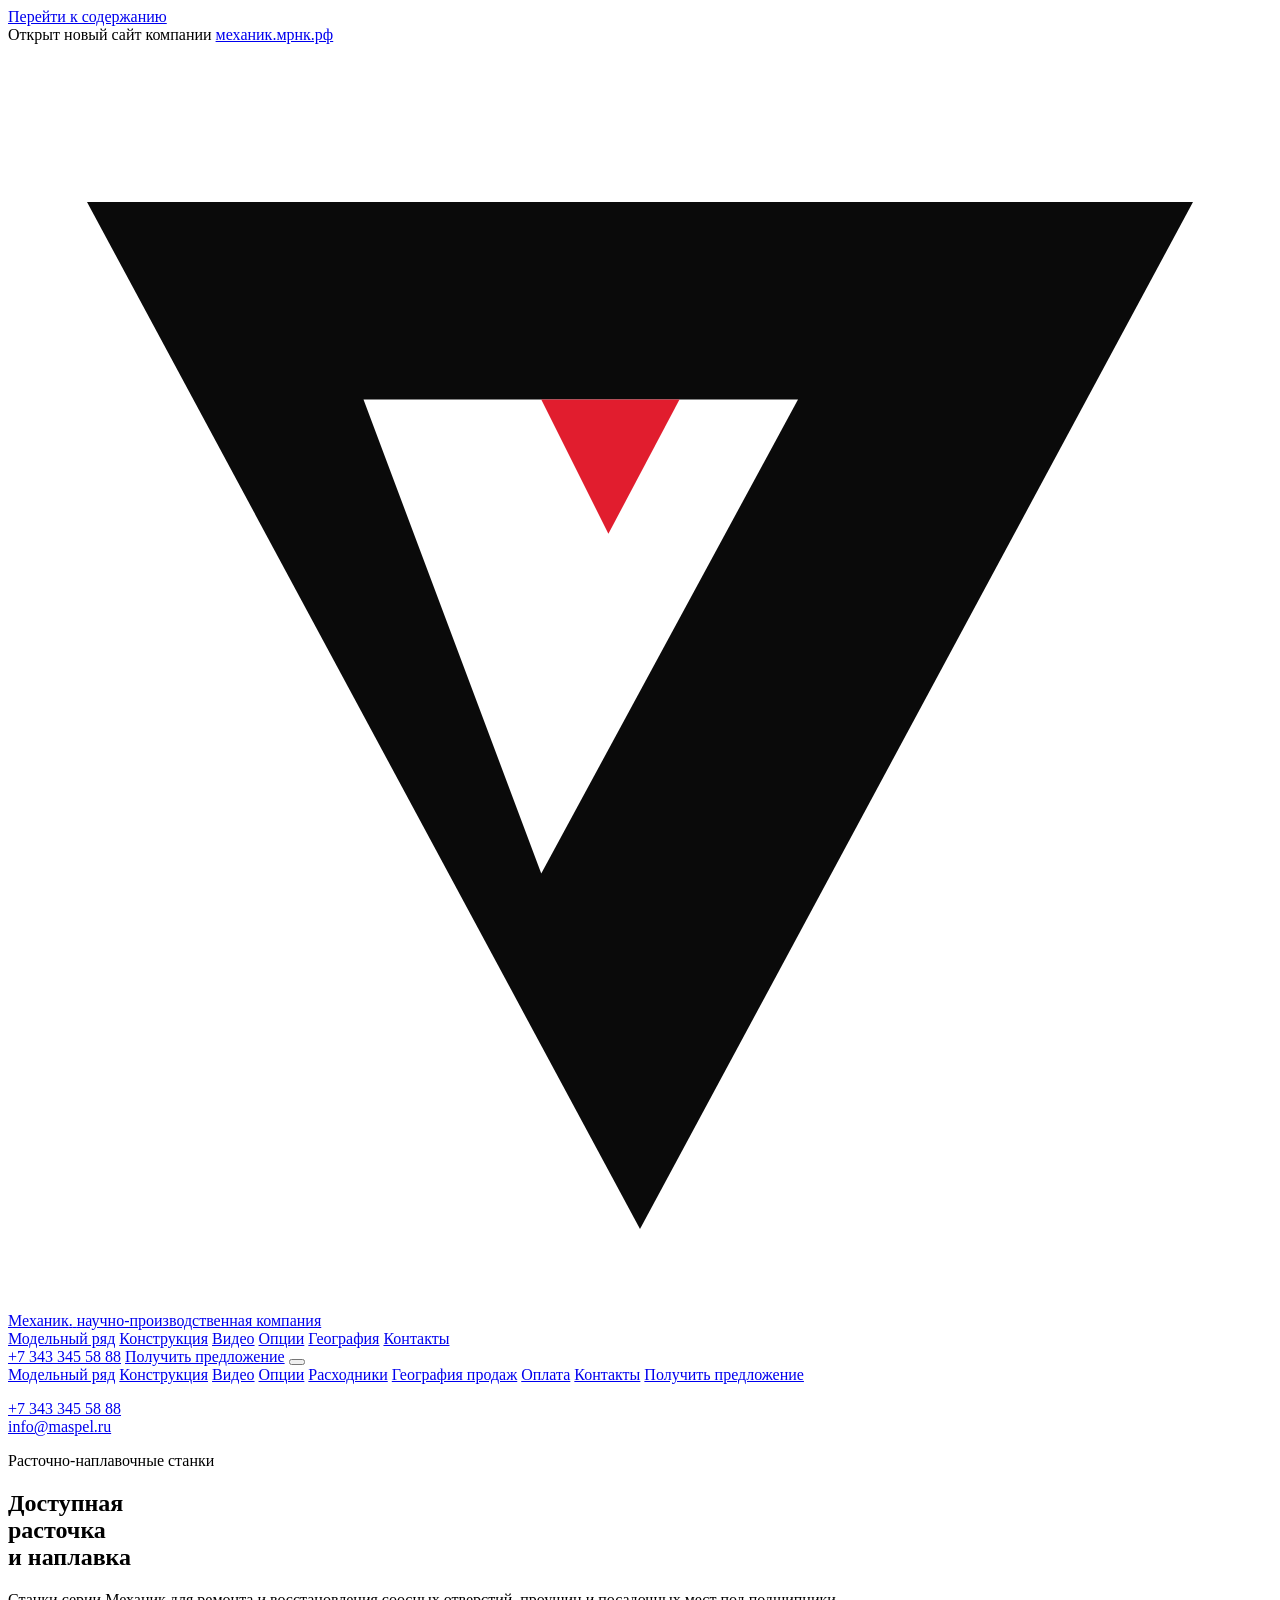
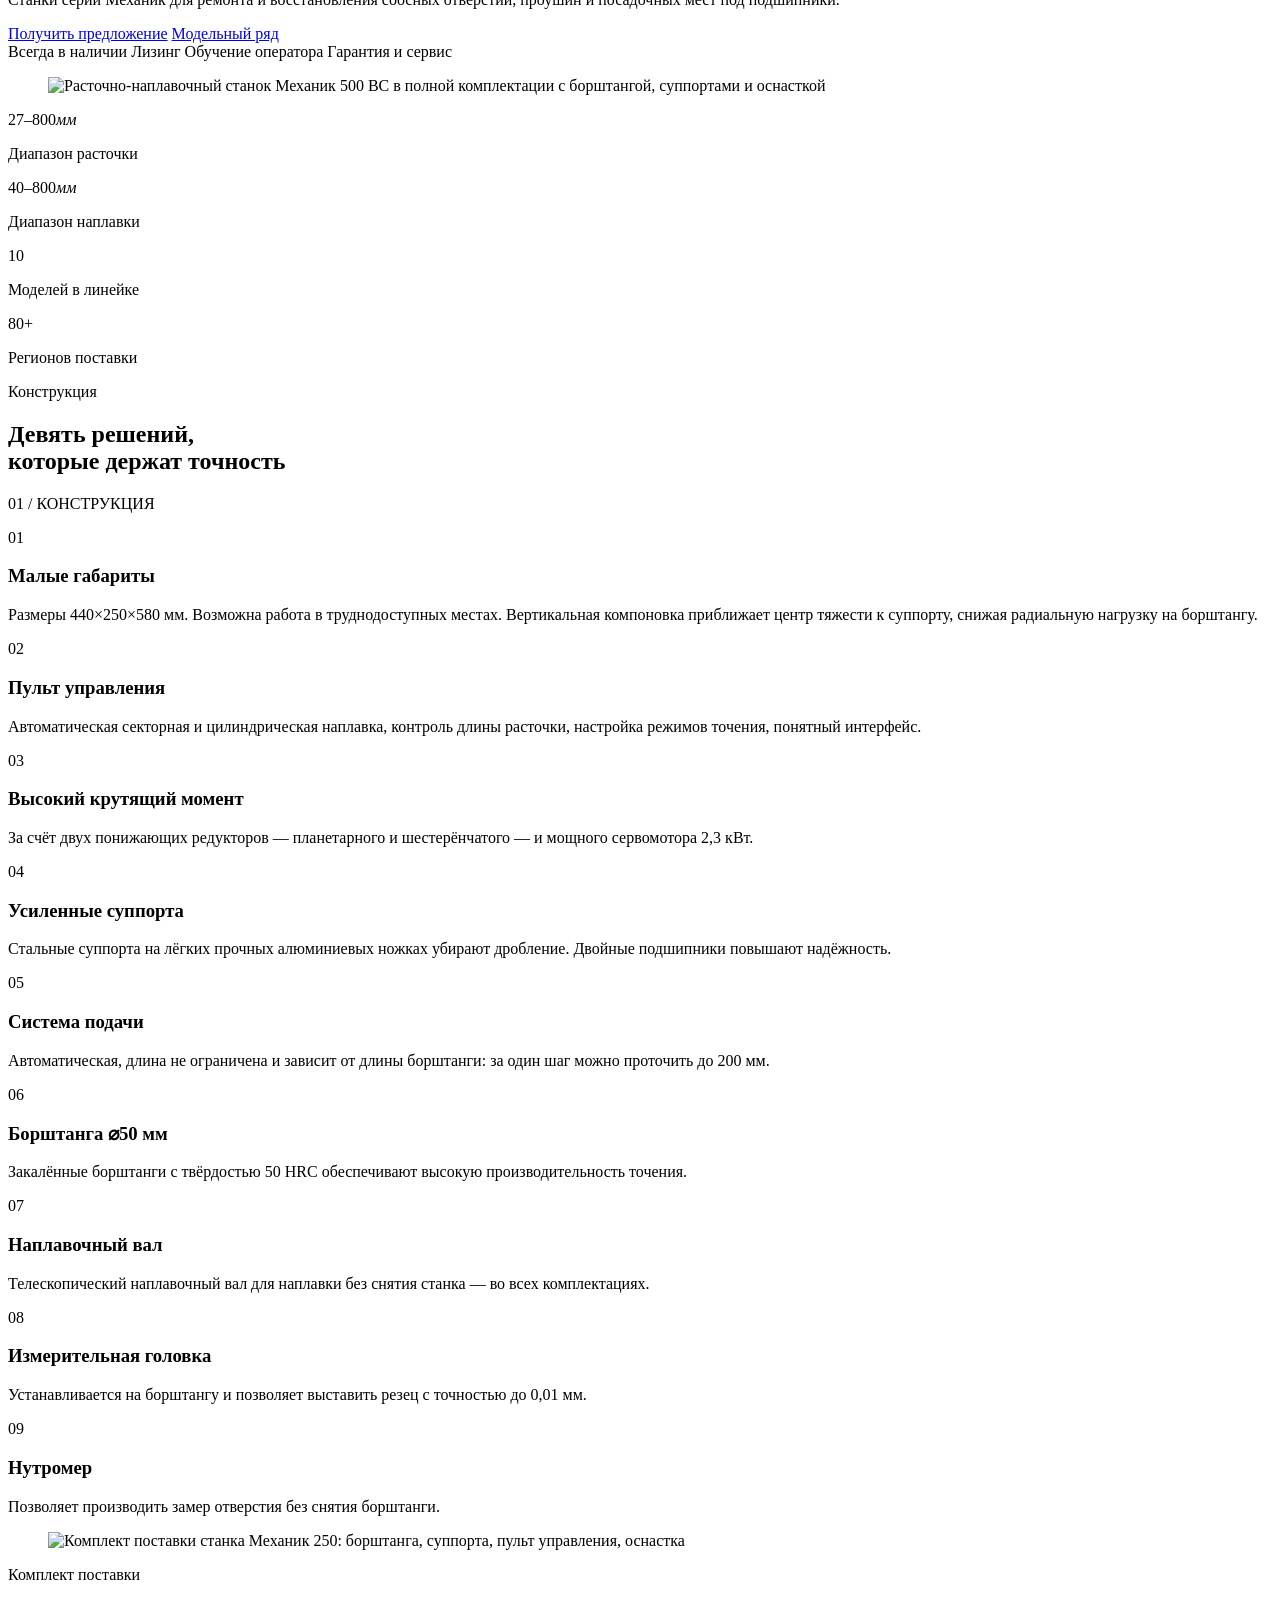
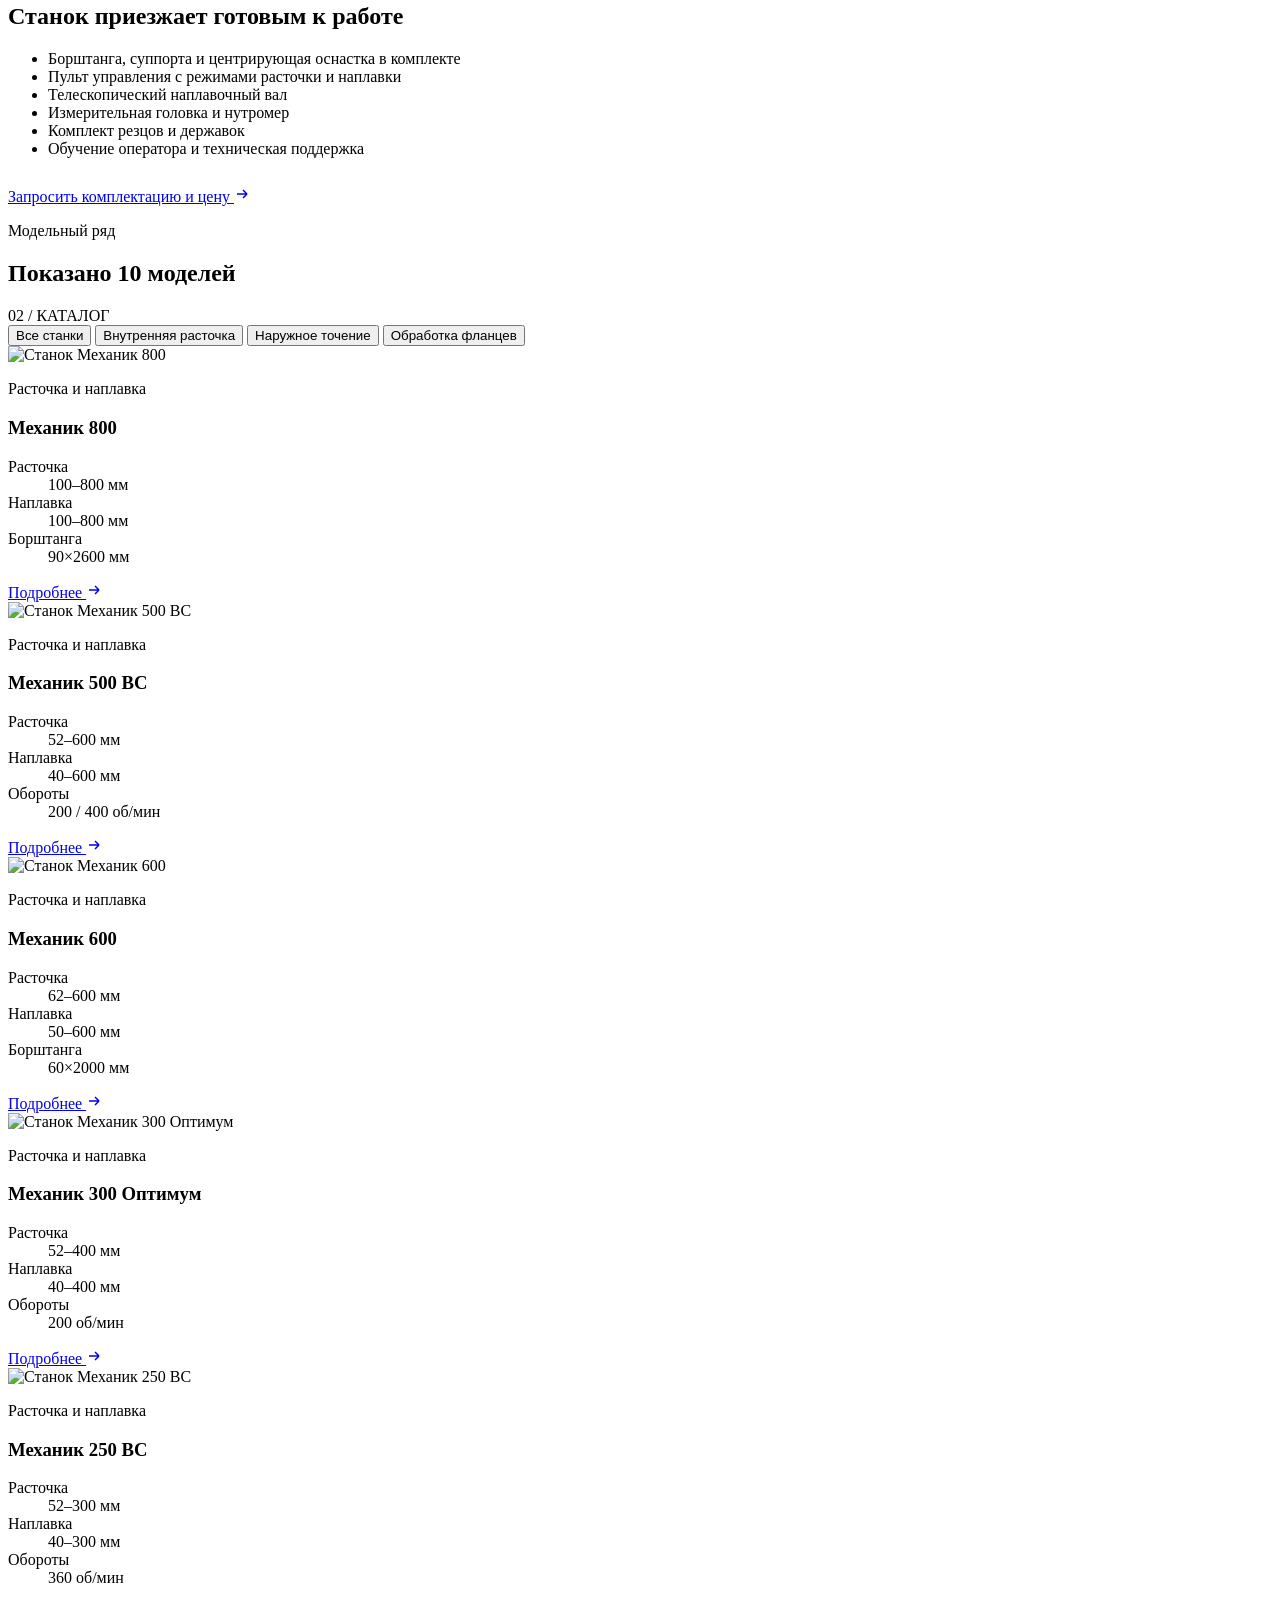
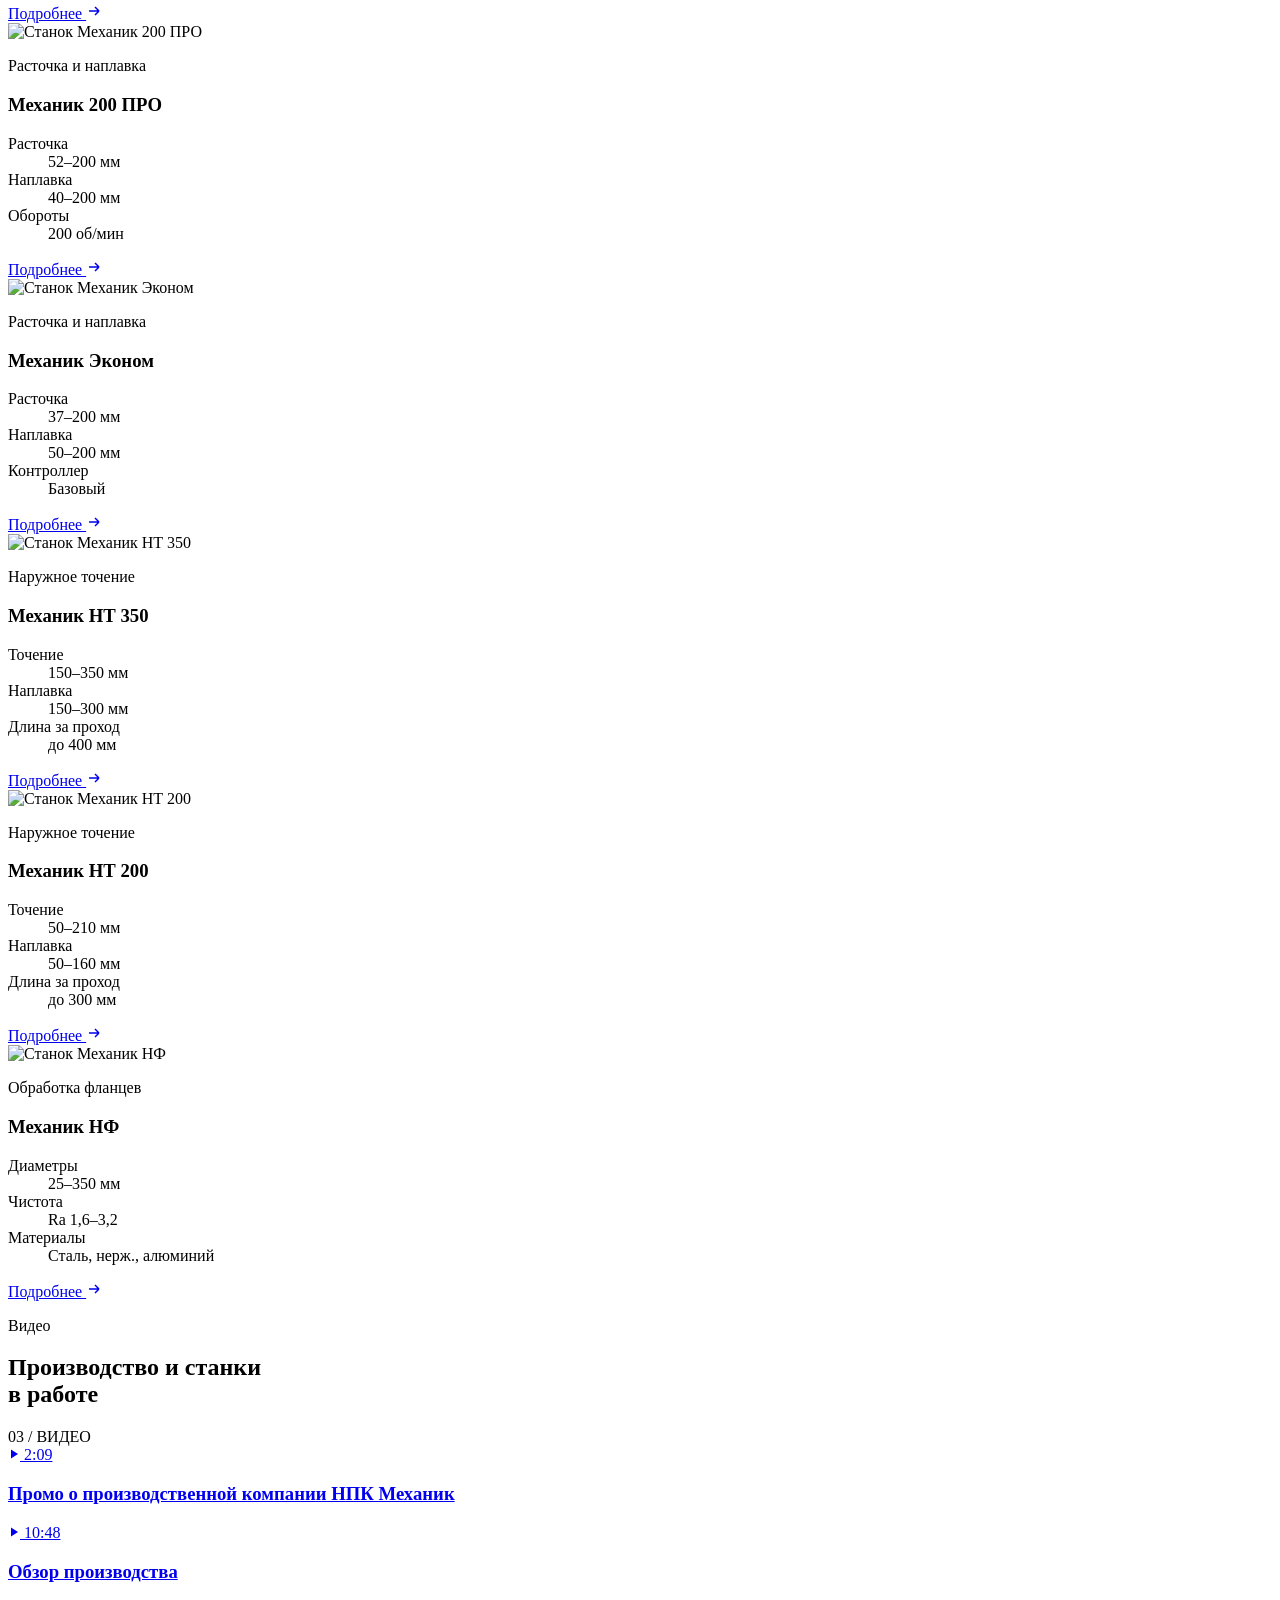
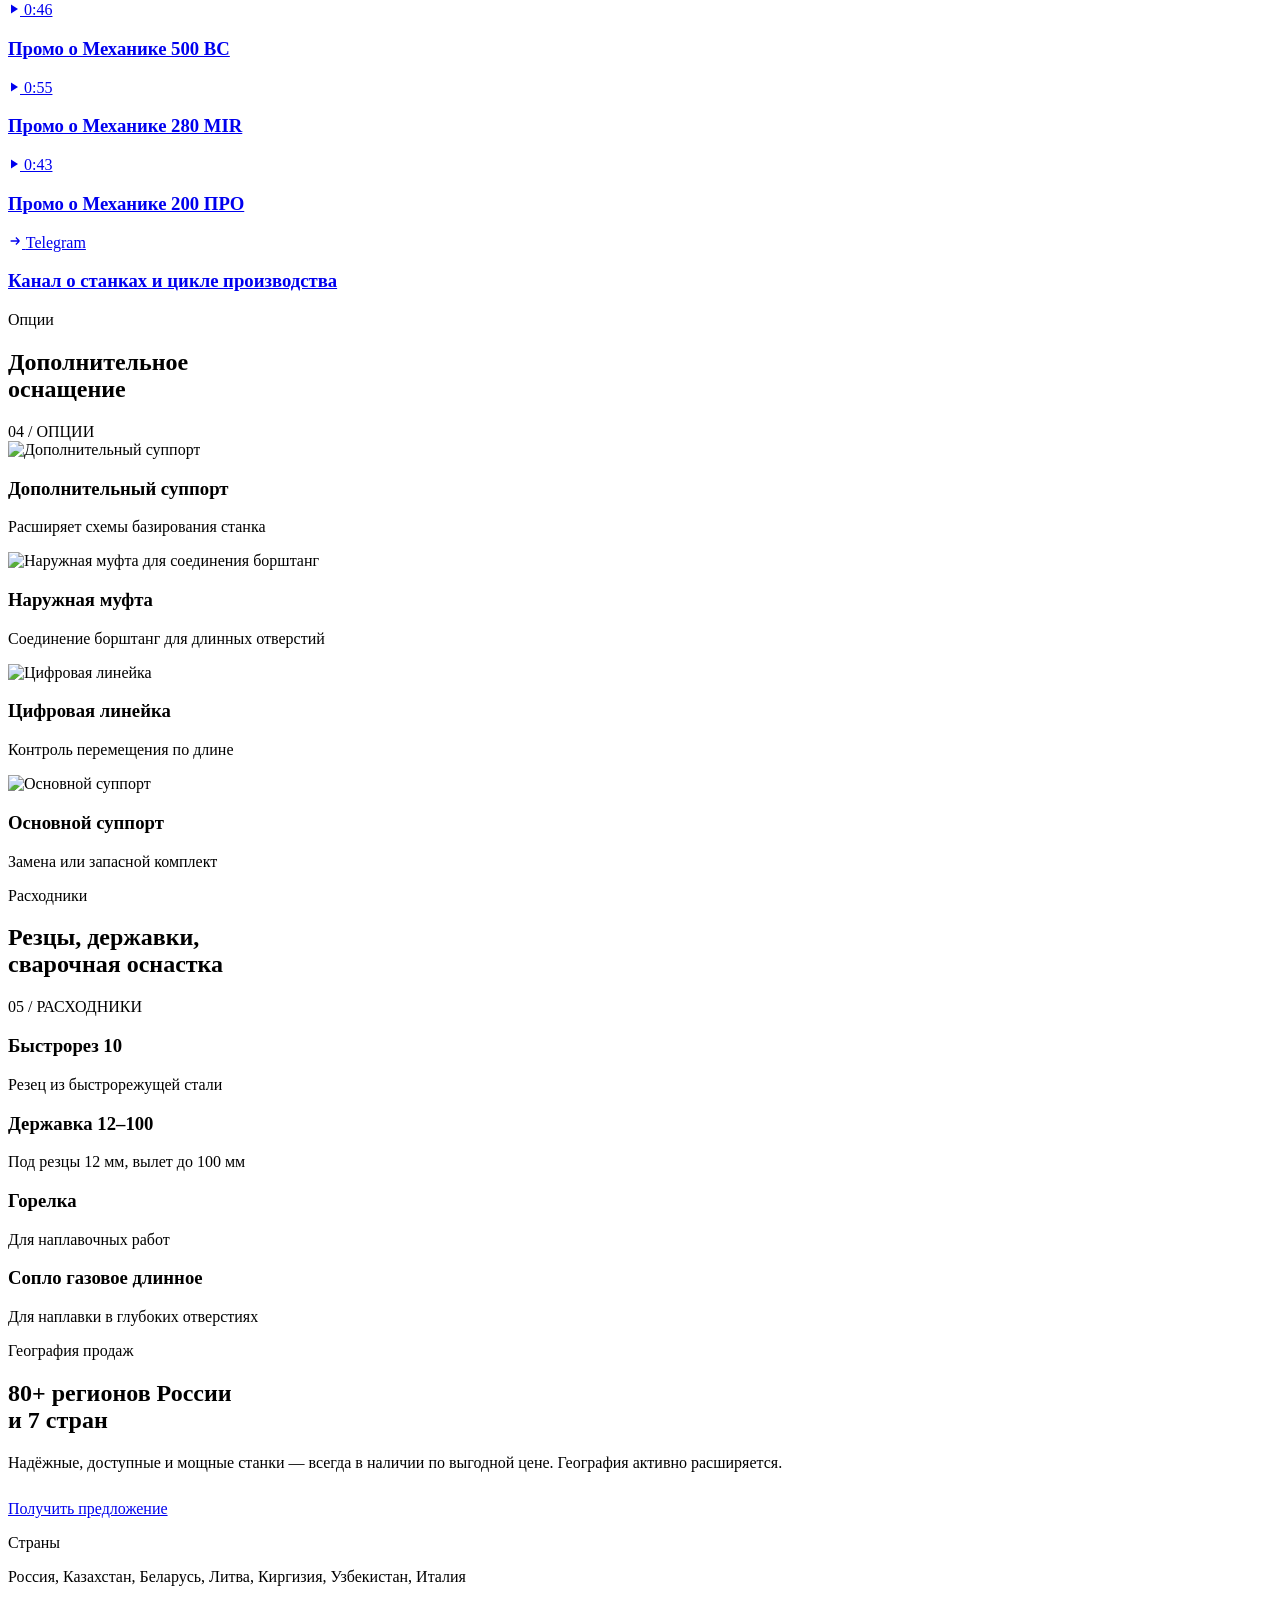
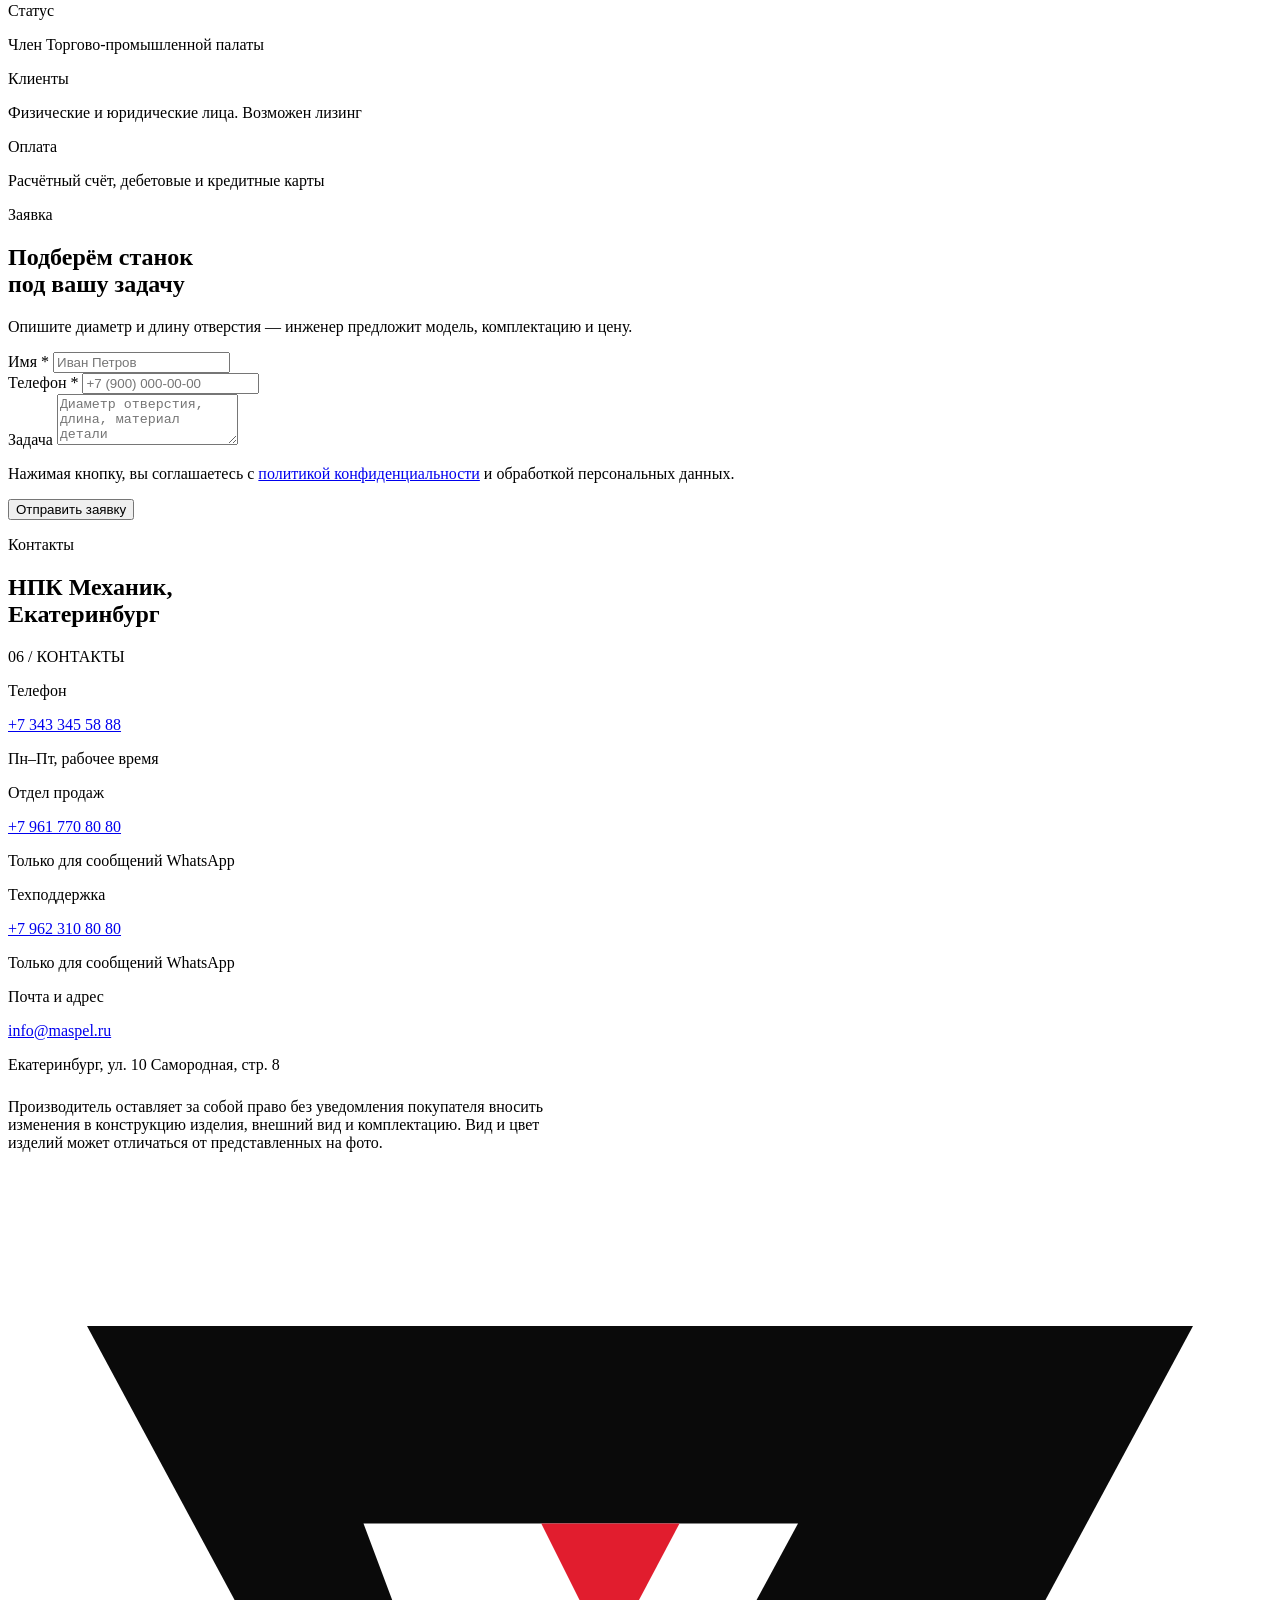
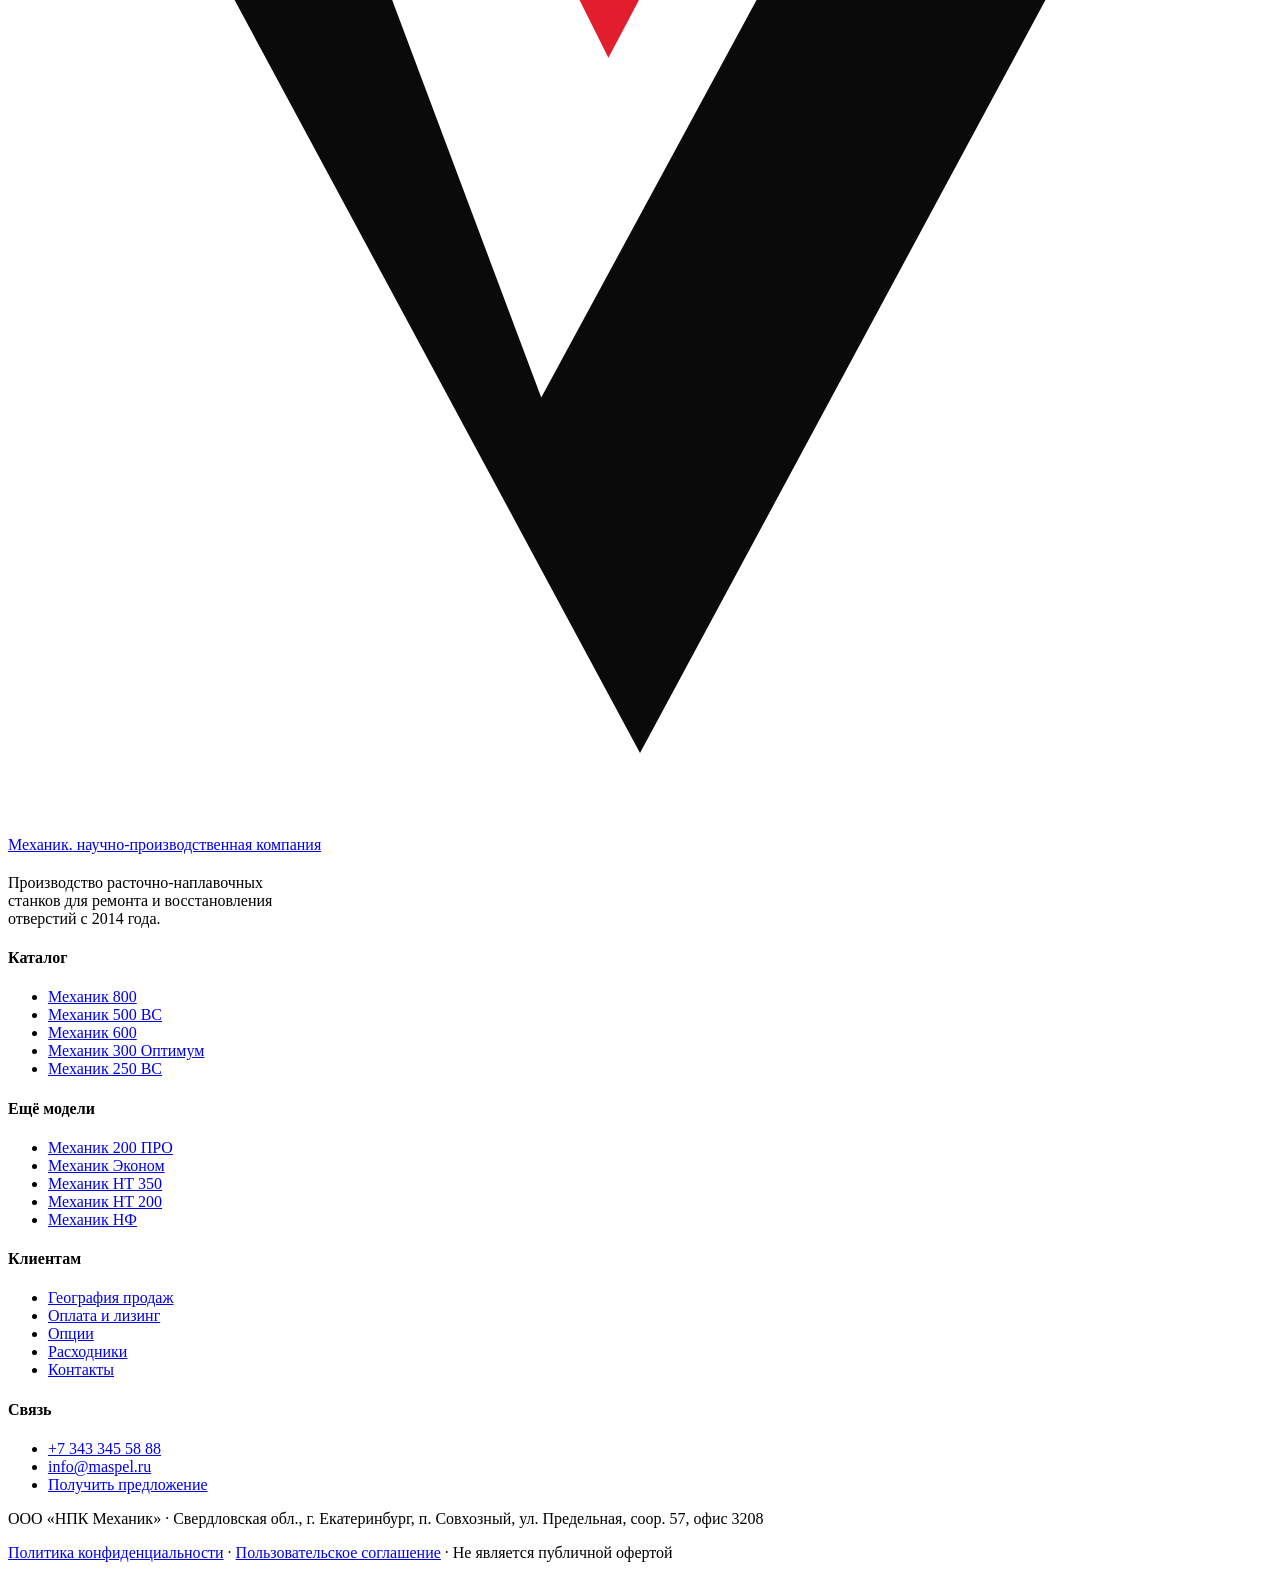
==== index.html @ 1b23b735 "Redesign: main page, README, model page generator" ====
<!DOCTYPE html>
<html lang="ru">
<head>
<meta charset="utf-8">
<meta name="viewport" content="width=device-width, initial-scale=1">
<title>Расточно-наплавочные станки Механик — НПК Механик</title>
<meta name="description" content="Станки серии Механик для ремонта и восстановления соосных отверстий, проушин и посадочных мест под подшипники. Диапазон расточки 27–800 мм, наплавка 40–800 мм. Производство Екатеринбург.">
<meta name="theme-color" content="#0A0A0A">
<link rel="canonical" href="https://boringwelding.com/">

<meta property="og:type" content="website">
<meta property="og:title" content="Расточно-наплавочные станки Механик">
<meta property="og:description" content="Доступная расточка и наплавка. 10 моделей станков, диапазон обработки 27–800 мм. Поставки в 80+ регионов России и 7 стран.">
<meta property="og:locale" content="ru_RU">

<link rel="preconnect" href="https://fonts.googleapis.com">
<link rel="preconnect" href="https://fonts.gstatic.com" crossorigin>
<link rel="preconnect" href="https://static.tildacdn.com">
<link rel="stylesheet" href="assets/css/style.css">

<script type="application/ld+json">
{
  "@context": "https://schema.org",
  "@type": "Organization",
  "name": "НПК Механик",
  "url": "https://boringwelding.com/",
  "telephone": "+7 343 345 58 88",
  "email": "info@maspel.ru",
  "address": {
    "@type": "PostalAddress",
    "streetAddress": "ул. 10 Самородная, строение 8",
    "addressLocality": "Екатеринбург",
    "addressCountry": "RU"
  }
}
</script>
</head>
<body>

<a class="skip-link" href="#main">Перейти к содержанию</a>

<div class="notice">
  <div class="wrap">
    <span>Открыт новый сайт компании</span>
    <a href="https://xn--e1aajhcs.xn--h1ada7a.xn--p1ai" rel="noopener">механик.мрнк.рф</a>
  </div>
</div>

<header class="header">
  <div class="wrap header__inner">
    <a class="logo" href="/" aria-label="НПК Механик — на главную">
      <svg class="logo__mark" viewBox="0 0 32 32" aria-hidden="true">
        <path d="M2 4h28L16 30Z" fill="#0A0A0A"/>
        <path d="M9 9h11l-6.5 12L9 9Z" fill="#fff"/>
        <path d="M13.5 9h3.5l-1.8 3.4L13.5 9Z" fill="#E11D2E"/>
      </svg>
      <span class="logo__text">
        <span class="logo__name">Механик<span>.</span></span>
        <span class="logo__sub">научно-производственная компания</span>
      </span>
    </a>

    <nav class="nav" aria-label="Основная навигация">
      <a href="#models">Модельный ряд</a>
      <a href="#features">Конструкция</a>
      <a href="#video">Видео</a>
      <a href="#options">Опции</a>
      <a href="#geo">География</a>
      <a href="#contacts">Контакты</a>
    </nav>

    <div class="header__actions">
      <a class="phone" href="tel:+73433455888">+7 343 345 58 88</a>
      <a class="btn btn--sm" href="#request">Получить предложение</a>
      <button class="burger" type="button" data-burger aria-expanded="false" aria-controls="mobile-nav" aria-label="Меню">
        <span></span>
      </button>
    </div>
  </div>
</header>

<div class="mobile-nav" id="mobile-nav" data-mobile-nav data-open="false">
  <a href="#models">Модельный ряд</a>
  <a href="#features">Конструкция</a>
  <a href="#video">Видео</a>
  <a href="#options">Опции</a>
  <a href="#consumables">Расходники</a>
  <a href="#geo">География продаж</a>
  <a href="#payment">Оплата</a>
  <a href="#contacts">Контакты</a>
  <a class="btn btn--accent btn--block" href="#request">Получить предложение</a>
  <p class="mobile-nav__meta">
    <a href="tel:+73433455888">+7 343 345 58 88</a><br>
    <a href="mailto:info@maspel.ru">info@maspel.ru</a>
  </p>
</div>

<main id="main">

  <!-- ============ HERO ============ -->
  <section class="hero">
    <div class="wrap">
      <div class="grid12 hero__grid">
        <div class="hero__copy" data-reveal>
          <p class="eyebrow">Расточно-наплавочные станки</p>
          <h1 class="display">Доступная<br>расточка<br>и наплавка</h1>
        </div>
        <div class="hero__aside" data-reveal data-reveal-delay="120">
          <p class="lead">Станки серии Механик для ремонта и восстановления соосных отверстий, проушин и посадочных мест под подшипники.</p>
          <div class="hero__cta">
            <a class="btn" href="#request">Получить предложение</a>
            <a class="btn btn--ghost" href="#models">Модельный ряд</a>
          </div>
          <div class="hero__tags">
            <span class="tag tag--accent">Всегда в наличии</span>
            <span class="tag">Лизинг</span>
            <span class="tag">Обучение оператора</span>
            <span class="tag">Гарантия и сервис</span>
          </div>
        </div>
      </div>

      <figure class="hero__media" data-reveal data-reveal-delay="200">
        <img src="https://static.tildacdn.com/tild6265-3332-4262-b534-373733636338/500_.jpg"
             alt="Расточно-наплавочный станок Механик 500 ВС в полной комплектации с борштангой, суппортами и оснасткой"
             width="1200" height="600" fetchpriority="high">
      </figure>
    </div>
  </section>

  <!-- ============ STATS ============ -->
  <section class="section section--tight" aria-label="Ключевые показатели">
    <div class="wrap">
      <div class="stats" data-reveal>
        <div class="stat">
          <p class="stat__v">27–800<em>мм</em></p>
          <p class="stat__l">Диапазон расточки</p>
        </div>
        <div class="stat">
          <p class="stat__v">40–800<em>мм</em></p>
          <p class="stat__l">Диапазон наплавки</p>
        </div>
        <div class="stat">
          <p class="stat__v">10</p>
          <p class="stat__l">Моделей в линейке</p>
        </div>
        <div class="stat">
          <p class="stat__v">80+</p>
          <p class="stat__l">Регионов поставки</p>
        </div>
      </div>
    </div>
  </section>

  <!-- ============ FEATURES ============ -->
  <section class="section" id="features">
    <div class="wrap">
      <div class="section-head" data-reveal>
        <div>
          <p class="eyebrow">Конструкция</p>
          <h2 class="h2">Девять решений,<br>которые держат точность</h2>
        </div>
        <span class="idx">01 / КОНСТРУКЦИЯ</span>
      </div>

      <div class="features">
        <article class="feature" data-reveal>
          <p class="feature__n">01</p>
          <h3 class="h3">Малые габариты</h3>
          <p>Размеры 440×250×580 мм. Возможна работа в труднодоступных местах. Вертикальная компоновка приближает центр тяжести к суппорту, снижая радиальную нагрузку на борштангу.</p>
        </article>
        <article class="feature" data-reveal data-reveal-delay="60">
          <p class="feature__n">02</p>
          <h3 class="h3">Пульт управления</h3>
          <p>Автоматическая секторная и цилиндрическая наплавка, контроль длины расточки, настройка режимов точения, понятный интерфейс.</p>
        </article>
        <article class="feature" data-reveal data-reveal-delay="120">
          <p class="feature__n">03</p>
          <h3 class="h3">Высокий крутящий момент</h3>
          <p>За счёт двух понижающих редукторов — планетарного и шестерёнчатого — и мощного сервомотора 2,3 кВт.</p>
        </article>
        <article class="feature" data-reveal>
          <p class="feature__n">04</p>
          <h3 class="h3">Усиленные суппорта</h3>
          <p>Стальные суппорта на лёгких прочных алюминиевых ножках убирают дробление. Двойные подшипники повышают надёжность.</p>
        </article>
        <article class="feature" data-reveal data-reveal-delay="60">
          <p class="feature__n">05</p>
          <h3 class="h3">Система подачи</h3>
          <p>Автоматическая, длина не ограничена и зависит от длины борштанги: за один шаг можно проточить до 200 мм.</p>
        </article>
        <article class="feature" data-reveal data-reveal-delay="120">
          <p class="feature__n">06</p>
          <h3 class="h3">Борштанга ⌀50 мм</h3>
          <p>Закалённые борштанги с твёрдостью 50 HRC обеспечивают высокую производительность точения.</p>
        </article>
        <article class="feature" data-reveal>
          <p class="feature__n">07</p>
          <h3 class="h3">Наплавочный вал</h3>
          <p>Телескопический наплавочный вал для наплавки без снятия станка — во всех комплектациях.</p>
        </article>
        <article class="feature" data-reveal data-reveal-delay="60">
          <p class="feature__n">08</p>
          <h3 class="h3">Измерительная головка</h3>
          <p>Устанавливается на борштангу и позволяет выставить резец с точностью до 0,01 мм.</p>
        </article>
        <article class="feature" data-reveal data-reveal-delay="120">
          <p class="feature__n">09</p>
          <h3 class="h3">Нутромер</h3>
          <p>Позволяет производить замер отверстия без снятия борштанги.</p>
        </article>
      </div>
    </div>
  </section>

  <!-- ============ SPLIT ============ -->
  <section class="section section--paper2">
    <div class="wrap">
      <div class="grid12 split">
        <figure class="split__media" data-reveal>
          <img src="https://static.tildacdn.com/tild6231-3763-4564-b833-616662393536/250_.jpg"
               alt="Комплект поставки станка Механик 250: борштанга, суппорта, пульт управления, оснастка" loading="lazy" width="800" height="600">
        </figure>
        <div class="split__copy" data-reveal data-reveal-delay="100">
          <p class="eyebrow">Комплект поставки</p>
          <h2 class="h2">Станок приезжает готовым к работе</h2>
          <ul class="checklist">
            <li>Борштанга, суппорта и центрирующая оснастка в комплекте</li>
            <li>Пульт управления с режимами расточки и наплавки</li>
            <li>Телескопический наплавочный вал</li>
            <li>Измерительная головка и нутромер</li>
            <li>Комплект резцов и державок</li>
            <li>Обучение оператора и техническая поддержка</li>
          </ul>
          <p style="margin-top:28px">
            <a class="link-arrow" href="#request">Запросить комплектацию и цену
              <svg width="16" height="16" viewBox="0 0 16 16" fill="none" aria-hidden="true"><path d="M3 8h10m0 0-4-4m4 4-4 4" stroke="currentColor" stroke-width="1.5"/></svg>
            </a>
          </p>
        </div>
      </div>
    </div>
  </section>

  <!-- ============ MODELS ============ -->
  <section class="section" id="models">
    <div class="wrap">
      <div class="section-head" data-reveal>
        <div>
          <p class="eyebrow">Модельный ряд</p>
          <h2 class="h2">Показано <span data-model-count>10</span> моделей</h2>
        </div>
        <span class="idx">02 / КАТАЛОГ</span>
      </div>

      <div class="filters" role="group" aria-label="Фильтр по типу обработки" data-reveal>
        <button class="filter" type="button" data-filter="all" aria-pressed="true">Все станки</button>
        <button class="filter" type="button" data-filter="bore" aria-pressed="false">Внутренняя расточка</button>
        <button class="filter" type="button" data-filter="turn" aria-pressed="false">Наружное точение</button>
        <button class="filter" type="button" data-filter="face" aria-pressed="false">Обработка фланцев</button>
      </div>

      <div class="models">

        <article class="model" data-kind="bore" data-reveal>
          <div class="model__media"><img src="https://static.tildacdn.com/tild3230-3064-4339-b461-643437363966/800.jpg" alt="Станок Механик 800" loading="lazy" width="600" height="450"></div>
          <div class="model__body">
            <p class="model__kind">Расточка и наплавка</p>
            <h3 class="model__name">Механик 800</h3>
            <dl class="model__specs">
              <div><dt>Расточка</dt><dd>100–800 мм</dd></div>
              <div><dt>Наплавка</dt><dd>100–800 мм</dd></div>
              <div><dt>Борштанга</dt><dd>90×2600 мм</dd></div>
            </dl>
            <div class="model__foot">
              <a class="link-arrow" href="models/mehanik-800.html">Подробнее
                <svg width="16" height="16" viewBox="0 0 16 16" fill="none" aria-hidden="true"><path d="M3 8h10m0 0-4-4m4 4-4 4" stroke="currentColor" stroke-width="1.5"/></svg></a>
            </div>
          </div>
        </article>

        <article class="model" data-kind="bore" data-reveal data-reveal-delay="60">
          <div class="model__media"><img src="https://static.tildacdn.com/tild6265-3332-4262-b534-373733636338/500_.jpg" alt="Станок Механик 500 ВС" loading="lazy" width="600" height="450"></div>
          <div class="model__body">
            <p class="model__kind">Расточка и наплавка</p>
            <h3 class="model__name">Механик 500 ВС</h3>
            <dl class="model__specs">
              <div><dt>Расточка</dt><dd>52–600 мм</dd></div>
              <div><dt>Наплавка</dt><dd>40–600 мм</dd></div>
              <div><dt>Обороты</dt><dd>200 / 400 об/мин</dd></div>
            </dl>
            <div class="model__foot">
              <a class="link-arrow" href="models/mehanik-500-bc.html">Подробнее
                <svg width="16" height="16" viewBox="0 0 16 16" fill="none" aria-hidden="true"><path d="M3 8h10m0 0-4-4m4 4-4 4" stroke="currentColor" stroke-width="1.5"/></svg></a>
            </div>
          </div>
        </article>

        <article class="model" data-kind="bore" data-reveal data-reveal-delay="120">
          <div class="model__media"><img src="https://static.tildacdn.com/tild3732-3334-4138-a136-326166353161/600.jpg" alt="Станок Механик 600" loading="lazy" width="600" height="450"></div>
          <div class="model__body">
            <p class="model__kind">Расточка и наплавка</p>
            <h3 class="model__name">Механик 600</h3>
            <dl class="model__specs">
              <div><dt>Расточка</dt><dd>62–600 мм</dd></div>
              <div><dt>Наплавка</dt><dd>50–600 мм</dd></div>
              <div><dt>Борштанга</dt><dd>60×2000 мм</dd></div>
            </dl>
            <div class="model__foot">
              <a class="link-arrow" href="models/mehanik-600.html">Подробнее
                <svg width="16" height="16" viewBox="0 0 16 16" fill="none" aria-hidden="true"><path d="M3 8h10m0 0-4-4m4 4-4 4" stroke="currentColor" stroke-width="1.5"/></svg></a>
            </div>
          </div>
        </article>

        <article class="model" data-kind="bore" data-reveal>
          <div class="model__media"><img src="https://static.tildacdn.com/tild6264-6366-4639-b266-383430396339/300_.jpg" alt="Станок Механик 300 Оптимум" loading="lazy" width="600" height="450"></div>
          <div class="model__body">
            <p class="model__kind">Расточка и наплавка</p>
            <h3 class="model__name">Механик 300 Оптимум</h3>
            <dl class="model__specs">
              <div><dt>Расточка</dt><dd>52–400 мм</dd></div>
              <div><dt>Наплавка</dt><dd>40–400 мм</dd></div>
              <div><dt>Обороты</dt><dd>200 об/мин</dd></div>
            </dl>
            <div class="model__foot">
              <a class="link-arrow" href="models/mehanik-300-optimum.html">Подробнее
                <svg width="16" height="16" viewBox="0 0 16 16" fill="none" aria-hidden="true"><path d="M3 8h10m0 0-4-4m4 4-4 4" stroke="currentColor" stroke-width="1.5"/></svg></a>
            </div>
          </div>
        </article>

        <article class="model" data-kind="bore" data-reveal data-reveal-delay="60">
          <div class="model__media"><img src="https://static.tildacdn.com/tild6231-3763-4564-b833-616662393536/250_.jpg" alt="Станок Механик 250 ВС" loading="lazy" width="600" height="450"></div>
          <div class="model__body">
            <p class="model__kind">Расточка и наплавка</p>
            <h3 class="model__name">Механик 250 ВС</h3>
            <dl class="model__specs">
              <div><dt>Расточка</dt><dd>52–300 мм</dd></div>
              <div><dt>Наплавка</dt><dd>40–300 мм</dd></div>
              <div><dt>Обороты</dt><dd>360 об/мин</dd></div>
            </dl>
            <div class="model__foot">
              <a class="link-arrow" href="models/mehanik-250-bc.html">Подробнее
                <svg width="16" height="16" viewBox="0 0 16 16" fill="none" aria-hidden="true"><path d="M3 8h10m0 0-4-4m4 4-4 4" stroke="currentColor" stroke-width="1.5"/></svg></a>
            </div>
          </div>
        </article>

        <article class="model" data-kind="bore" data-reveal data-reveal-delay="120">
          <div class="model__media"><img src="https://static.tildacdn.com/tild3861-6337-4366-b764-386430666361/200_.jpg" alt="Станок Механик 200 ПРО" loading="lazy" width="600" height="450"></div>
          <div class="model__body">
            <p class="model__kind">Расточка и наплавка</p>
            <h3 class="model__name">Механик 200 ПРО</h3>
            <dl class="model__specs">
              <div><dt>Расточка</dt><dd>52–200 мм</dd></div>
              <div><dt>Наплавка</dt><dd>40–200 мм</dd></div>
              <div><dt>Обороты</dt><dd>200 об/мин</dd></div>
            </dl>
            <div class="model__foot">
              <a class="link-arrow" href="models/mehanik-200-pro.html">Подробнее
                <svg width="16" height="16" viewBox="0 0 16 16" fill="none" aria-hidden="true"><path d="M3 8h10m0 0-4-4m4 4-4 4" stroke="currentColor" stroke-width="1.5"/></svg></a>
            </div>
          </div>
        </article>

        <article class="model" data-kind="bore" data-reveal>
          <div class="model__media"><img src="https://static.tildacdn.com/tild3233-3963-4365-a334-643431613736/200_.jpg" alt="Станок Механик Эконом" loading="lazy" width="600" height="450"></div>
          <div class="model__body">
            <p class="model__kind">Расточка и наплавка</p>
            <h3 class="model__name">Механик Эконом</h3>
            <dl class="model__specs">
              <div><dt>Расточка</dt><dd>37–200 мм</dd></div>
              <div><dt>Наплавка</dt><dd>50–200 мм</dd></div>
              <div><dt>Контроллер</dt><dd>Базовый</dd></div>
            </dl>
            <div class="model__foot">
              <a class="link-arrow" href="models/mehanik-econom.html">Подробнее
                <svg width="16" height="16" viewBox="0 0 16 16" fill="none" aria-hidden="true"><path d="M3 8h10m0 0-4-4m4 4-4 4" stroke="currentColor" stroke-width="1.5"/></svg></a>
            </div>
          </div>
        </article>

        <article class="model" data-kind="turn" data-reveal data-reveal-delay="60">
          <div class="model__media"><img src="https://static.tildacdn.com/tild3635-3866-4562-a563-313062666237/D0BDD18220350.jpg" alt="Станок Механик НТ 350" loading="lazy" width="600" height="450"></div>
          <div class="model__body">
            <p class="model__kind">Наружное точение</p>
            <h3 class="model__name">Механик НТ 350</h3>
            <dl class="model__specs">
              <div><dt>Точение</dt><dd>150–350 мм</dd></div>
              <div><dt>Наплавка</dt><dd>150–300 мм</dd></div>
              <div><dt>Длина за проход</dt><dd>до 400 мм</dd></div>
            </dl>
            <div class="model__foot">
              <a class="link-arrow" href="models/mehanik-nt-350.html">Подробнее
                <svg width="16" height="16" viewBox="0 0 16 16" fill="none" aria-hidden="true"><path d="M3 8h10m0 0-4-4m4 4-4 4" stroke="currentColor" stroke-width="1.5"/></svg></a>
            </div>
          </div>
        </article>

        <article class="model" data-kind="turn" data-reveal data-reveal-delay="120">
          <div class="model__media"><img src="https://static.tildacdn.com/tild3039-3931-4430-b631-393833333137/D0BDD18220200.jpg" alt="Станок Механик НТ 200" loading="lazy" width="600" height="450"></div>
          <div class="model__body">
            <p class="model__kind">Наружное точение</p>
            <h3 class="model__name">Механик НТ 200</h3>
            <dl class="model__specs">
              <div><dt>Точение</dt><dd>50–210 мм</dd></div>
              <div><dt>Наплавка</dt><dd>50–160 мм</dd></div>
              <div><dt>Длина за проход</dt><dd>до 300 мм</dd></div>
            </dl>
            <div class="model__foot">
              <a class="link-arrow" href="models/mehanik-nt-200.html">Подробнее
                <svg width="16" height="16" viewBox="0 0 16 16" fill="none" aria-hidden="true"><path d="M3 8h10m0 0-4-4m4 4-4 4" stroke="currentColor" stroke-width="1.5"/></svg></a>
            </div>
          </div>
        </article>

        <article class="model" data-kind="face" data-reveal>
          <div class="model__media"><img src="https://static.tildacdn.com/tild3337-3531-4132-b939-666537373734/photo.jpg" alt="Станок Механик НФ" loading="lazy" width="600" height="450"></div>
          <div class="model__body">
            <p class="model__kind">Обработка фланцев</p>
            <h3 class="model__name">Механик НФ</h3>
            <dl class="model__specs">
              <div><dt>Диаметры</dt><dd>25–350 мм</dd></div>
              <div><dt>Чистота</dt><dd>Ra 1,6–3,2</dd></div>
              <div><dt>Материалы</dt><dd>Сталь, нерж., алюминий</dd></div>
            </dl>
            <div class="model__foot">
              <a class="link-arrow" href="models/mehanik-nf.html">Подробнее
                <svg width="16" height="16" viewBox="0 0 16 16" fill="none" aria-hidden="true"><path d="M3 8h10m0 0-4-4m4 4-4 4" stroke="currentColor" stroke-width="1.5"/></svg></a>
            </div>
          </div>
        </article>

      </div>
    </div>
  </section>

  <!-- ============ VIDEO ============ -->
  <section class="section section--paper2" id="video">
    <div class="wrap">
      <div class="section-head" data-reveal>
        <div>
          <p class="eyebrow">Видео</p>
          <h2 class="h2">Производство и станки<br>в работе</h2>
        </div>
        <span class="idx">03 / ВИДЕО</span>
      </div>

      <div class="videos">
        <a class="video" href="#request" data-reveal>
          <div class="video__top">
            <span class="video__play" aria-hidden="true"><svg width="12" height="12" viewBox="0 0 12 12" fill="currentColor"><path d="M3 1.5 10 6l-7 4.5z"/></svg></span>
            <span class="video__dur">2:09</span>
          </div>
          <h3>Промо о производственной компании НПК Механик</h3>
        </a>
        <a class="video" href="#request" data-reveal data-reveal-delay="60">
          <div class="video__top">
            <span class="video__play" aria-hidden="true"><svg width="12" height="12" viewBox="0 0 12 12" fill="currentColor"><path d="M3 1.5 10 6l-7 4.5z"/></svg></span>
            <span class="video__dur">10:48</span>
          </div>
          <h3>Обзор производства</h3>
        </a>
        <a class="video" href="#request" data-reveal data-reveal-delay="120">
          <div class="video__top">
            <span class="video__play" aria-hidden="true"><svg width="12" height="12" viewBox="0 0 12 12" fill="currentColor"><path d="M3 1.5 10 6l-7 4.5z"/></svg></span>
            <span class="video__dur">0:46</span>
          </div>
          <h3>Промо о Механике 500 ВС</h3>
        </a>
        <a class="video" href="#request" data-reveal>
          <div class="video__top">
            <span class="video__play" aria-hidden="true"><svg width="12" height="12" viewBox="0 0 12 12" fill="currentColor"><path d="M3 1.5 10 6l-7 4.5z"/></svg></span>
            <span class="video__dur">0:55</span>
          </div>
          <h3>Промо о Механике 280 MIR</h3>
        </a>
        <a class="video" href="#request" data-reveal data-reveal-delay="60">
          <div class="video__top">
            <span class="video__play" aria-hidden="true"><svg width="12" height="12" viewBox="0 0 12 12" fill="currentColor"><path d="M3 1.5 10 6l-7 4.5z"/></svg></span>
            <span class="video__dur">0:43</span>
          </div>
          <h3>Промо о Механике 200 ПРО</h3>
        </a>
        <a class="video" href="https://t.me/" rel="noopener" data-reveal data-reveal-delay="120">
          <div class="video__top">
            <span class="video__play" aria-hidden="true"><svg width="14" height="14" viewBox="0 0 16 16" fill="none"><path d="M3 8h10m0 0-4-4m4 4-4 4" stroke="currentColor" stroke-width="1.5"/></svg></span>
            <span class="video__dur">Telegram</span>
          </div>
          <h3>Канал о станках и цикле производства</h3>
        </a>
      </div>
    </div>
  </section>

  <!-- ============ OPTIONS ============ -->
  <section class="section" id="options">
    <div class="wrap">
      <div class="section-head" data-reveal>
        <div>
          <p class="eyebrow">Опции</p>
          <h2 class="h2">Дополнительное<br>оснащение</h2>
        </div>
        <span class="idx">04 / ОПЦИИ</span>
      </div>
      <div class="cards">
        <article class="card" data-reveal>
          <div class="card__media"><img src="https://static.tildacdn.com/tild6230-3766-4466-a337-316464326165/Group_2157_1.png" alt="Дополнительный суппорт" loading="lazy" width="400" height="400"></div>
          <h3>Дополнительный суппорт</h3>
          <p>Расширяет схемы базирования станка</p>
        </article>
        <article class="card" data-reveal data-reveal-delay="60">
          <div class="card__media"><img src="https://static.tildacdn.com/tild3739-6464-4566-b035-326333666361/Group_2139.png" alt="Наружная муфта для соединения борштанг" loading="lazy" width="400" height="400"></div>
          <h3>Наружная муфта</h3>
          <p>Соединение борштанг для длинных отверстий</p>
        </article>
        <article class="card" data-reveal data-reveal-delay="120">
          <div class="card__media"><img src="https://static.tildacdn.com/tild6230-3766-4466-a337-316464326165/Group_2157_1.png" alt="Цифровая линейка" loading="lazy" width="400" height="400"></div>
          <h3>Цифровая линейка</h3>
          <p>Контроль перемещения по длине</p>
        </article>
        <article class="card" data-reveal data-reveal-delay="180">
          <div class="card__media"><img src="https://static.tildacdn.com/tild3739-6464-4566-b035-326333666361/Group_2139.png" alt="Основной суппорт" loading="lazy" width="400" height="400"></div>
          <h3>Основной суппорт</h3>
          <p>Замена или запасной комплект</p>
        </article>
      </div>
    </div>
  </section>

  <!-- ============ CONSUMABLES ============ -->
  <section class="section section--tight" id="consumables">
    <div class="wrap">
      <div class="section-head" data-reveal>
        <div>
          <p class="eyebrow">Расходники</p>
          <h2 class="h2">Резцы, державки,<br>сварочная оснастка</h2>
        </div>
        <span class="idx">05 / РАСХОДНИКИ</span>
      </div>
      <div class="cards">
        <article class="card" data-reveal><h3>Быстрорез 10</h3><p>Резец из быстрорежущей стали</p></article>
        <article class="card" data-reveal data-reveal-delay="60"><h3>Державка 12–100</h3><p>Под резцы 12 мм, вылет до 100 мм</p></article>
        <article class="card" data-reveal data-reveal-delay="120"><h3>Горелка</h3><p>Для наплавочных работ</p></article>
        <article class="card" data-reveal data-reveal-delay="180"><h3>Сопло газовое длинное</h3><p>Для наплавки в глубоких отверстиях</p></article>
      </div>
    </div>
  </section>

  <!-- ============ GEOGRAPHY ============ -->
  <section class="section section--paper2" id="geo">
    <div class="wrap">
      <div class="grid12">
        <div class="geo__copy" data-reveal>
          <p class="eyebrow">География продаж</p>
          <h2 class="h2">80+ регионов России<br>и 7 стран</h2>
          <p class="lead" style="margin-top:20px">Надёжные, доступные и мощные станки — всегда в наличии по выгодной цене. География активно расширяется.</p>
          <p style="margin-top:28px"><a class="btn" href="#request">Получить предложение</a></p>
        </div>
        <div class="geo__list" data-reveal data-reveal-delay="100" id="payment">
          <div class="geo__item"><p class="k">Страны</p><p class="v">Россия, Казахстан, Беларусь, Литва, Киргизия, Узбекистан, Италия</p></div>
          <div class="geo__item"><p class="k">Статус</p><p class="v">Член Торгово-промышленной палаты</p></div>
          <div class="geo__item"><p class="k">Клиенты</p><p class="v">Физические и юридические лица. Возможен лизинг</p></div>
          <div class="geo__item"><p class="k">Оплата</p><p class="v">Расчётный счёт, дебетовые и кредитные карты</p></div>
        </div>
      </div>
    </div>
  </section>

  <!-- ============ REQUEST ============ -->
  <section class="section cta-block" id="request">
    <div class="wrap">
      <div class="grid12">
        <div class="cta__copy" data-reveal>
          <p class="eyebrow">Заявка</p>
          <h2 class="h2">Подберём станок<br>под вашу задачу</h2>
          <p class="lead" style="margin-top:20px">Опишите диаметр и длину отверстия — инженер предложит модель, комплектацию и цену.</p>
        </div>

        <div class="cta__form" data-reveal data-reveal-delay="100">
          <form class="form" data-form novalidate>
            <div class="field">
              <label for="f-name">Имя <span class="req" aria-hidden="true">*</span></label>
              <input id="f-name" name="name" type="text" autocomplete="name" placeholder="Иван Петров" required>
              <span class="err" aria-live="polite"></span>
            </div>
            <div class="field">
              <label for="f-phone">Телефон <span class="req" aria-hidden="true">*</span></label>
              <input id="f-phone" name="phone" type="tel" inputmode="tel" autocomplete="tel" placeholder="+7 (900) 000-00-00" required>
              <span class="err" aria-live="polite"></span>
            </div>
            <div class="field field--full">
              <label for="f-task">Задача</label>
              <textarea id="f-task" name="task" rows="3" placeholder="Диаметр отверстия, длина, материал детали"></textarea>
              <span class="err" aria-live="polite"></span>
            </div>
            <div class="form__foot">
              <p class="form__note">Нажимая кнопку, вы соглашаетесь с <a href="#">политикой конфиденциальности</a> и обработкой персональных данных.</p>
              <button class="btn" type="submit">Отправить заявку</button>
            </div>
          </form>
        </div>
      </div>
    </div>
  </section>

  <!-- ============ CONTACTS ============ -->
  <section class="section" id="contacts">
    <div class="wrap">
      <div class="section-head" data-reveal>
        <div>
          <p class="eyebrow">Контакты</p>
          <h2 class="h2">НПК Механик,<br>Екатеринбург</h2>
        </div>
        <span class="idx">06 / КОНТАКТЫ</span>
      </div>

      <div class="contacts" data-reveal>
        <div class="contact">
          <p class="k">Телефон</p>
          <p class="v"><a href="tel:+73433455888">+7 343 345 58 88</a></p>
          <p class="n">Пн–Пт, рабочее время</p>
        </div>
        <div class="contact">
          <p class="k">Отдел продаж</p>
          <p class="v"><a href="tel:+79617708080">+7 961 770 80 80</a></p>
          <p class="n">Только для сообщений WhatsApp</p>
        </div>
        <div class="contact">
          <p class="k">Техподдержка</p>
          <p class="v"><a href="tel:+79623108080">+7 962 310 80 80</a></p>
          <p class="n">Только для сообщений WhatsApp</p>
        </div>
        <div class="contact">
          <p class="k">Почта и адрес</p>
          <p class="v"><a href="mailto:info@maspel.ru">info@maspel.ru</a></p>
          <p class="n">Екатеринбург, ул. 10 Самородная, стр. 8</p>
        </div>
      </div>

      <p class="small muted" style="margin-top:24px;max-width:70ch">
        Производитель оставляет за собой право без уведомления покупателя вносить изменения в конструкцию изделия, внешний вид и комплектацию. Вид и цвет изделий может отличаться от представленных на фото.
      </p>
    </div>
  </section>

</main>

<footer class="footer">
  <div class="wrap">
    <div class="grid12 footer__grid">
      <div class="footer__brand">
        <a class="logo" href="/" aria-label="НПК Механик">
          <svg class="logo__mark" viewBox="0 0 32 32" aria-hidden="true">
            <path d="M2 4h28L16 30Z" fill="#0A0A0A"/>
            <path d="M9 9h11l-6.5 12L9 9Z" fill="#fff"/>
            <path d="M13.5 9h3.5l-1.8 3.4L13.5 9Z" fill="#E11D2E"/>
          </svg>
          <span class="logo__text">
            <span class="logo__name">Механик<span>.</span></span>
            <span class="logo__sub">научно-производственная компания</span>
          </span>
        </a>
        <p class="small muted" style="margin-top:20px;max-width:36ch">
          Производство расточно-наплавочных станков для ремонта и восстановления отверстий с 2014 года.
        </p>
      </div>

      <div class="footer__col">
        <h4>Каталог</h4>
        <ul>
          <li><a href="models/mehanik-800.html">Механик 800</a></li>
          <li><a href="models/mehanik-500-bc.html">Механик 500 ВС</a></li>
          <li><a href="models/mehanik-600.html">Механик 600</a></li>
          <li><a href="models/mehanik-300-optimum.html">Механик 300 Оптимум</a></li>
          <li><a href="models/mehanik-250-bc.html">Механик 250 ВС</a></li>
        </ul>
      </div>

      <div class="footer__col">
        <h4>Ещё модели</h4>
        <ul>
          <li><a href="models/mehanik-200-pro.html">Механик 200 ПРО</a></li>
          <li><a href="models/mehanik-econom.html">Механик Эконом</a></li>
          <li><a href="models/mehanik-nt-350.html">Механик НТ 350</a></li>
          <li><a href="models/mehanik-nt-200.html">Механик НТ 200</a></li>
          <li><a href="models/mehanik-nf.html">Механик НФ</a></li>
        </ul>
      </div>

      <div class="footer__col">
        <h4>Клиентам</h4>
        <ul>
          <li><a href="#geo">География продаж</a></li>
          <li><a href="#payment">Оплата и лизинг</a></li>
          <li><a href="#options">Опции</a></li>
          <li><a href="#consumables">Расходники</a></li>
          <li><a href="#contacts">Контакты</a></li>
        </ul>
      </div>

      <div class="footer__col">
        <h4>Связь</h4>
        <ul>
          <li><a href="tel:+73433455888">+7 343 345 58 88</a></li>
          <li><a href="mailto:info@maspel.ru">info@maspel.ru</a></li>
          <li><a href="#request">Получить предложение</a></li>
        </ul>
      </div>
    </div>

    <div class="footer__legal">
      <p>ООО «НПК Механик» · Свердловская обл., г. Екатеринбург, п. Совхозный, ул. Предельная, соор. 57, офис 3208</p>
      <p>
        <a href="#">Политика конфиденциальности</a> ·
        <a href="#">Пользовательское соглашение</a> ·
        Не является публичной офертой
      </p>
    </div>
  </div>
</footer>

<script src="assets/js/main.js" defer></script>
</body>
</html>
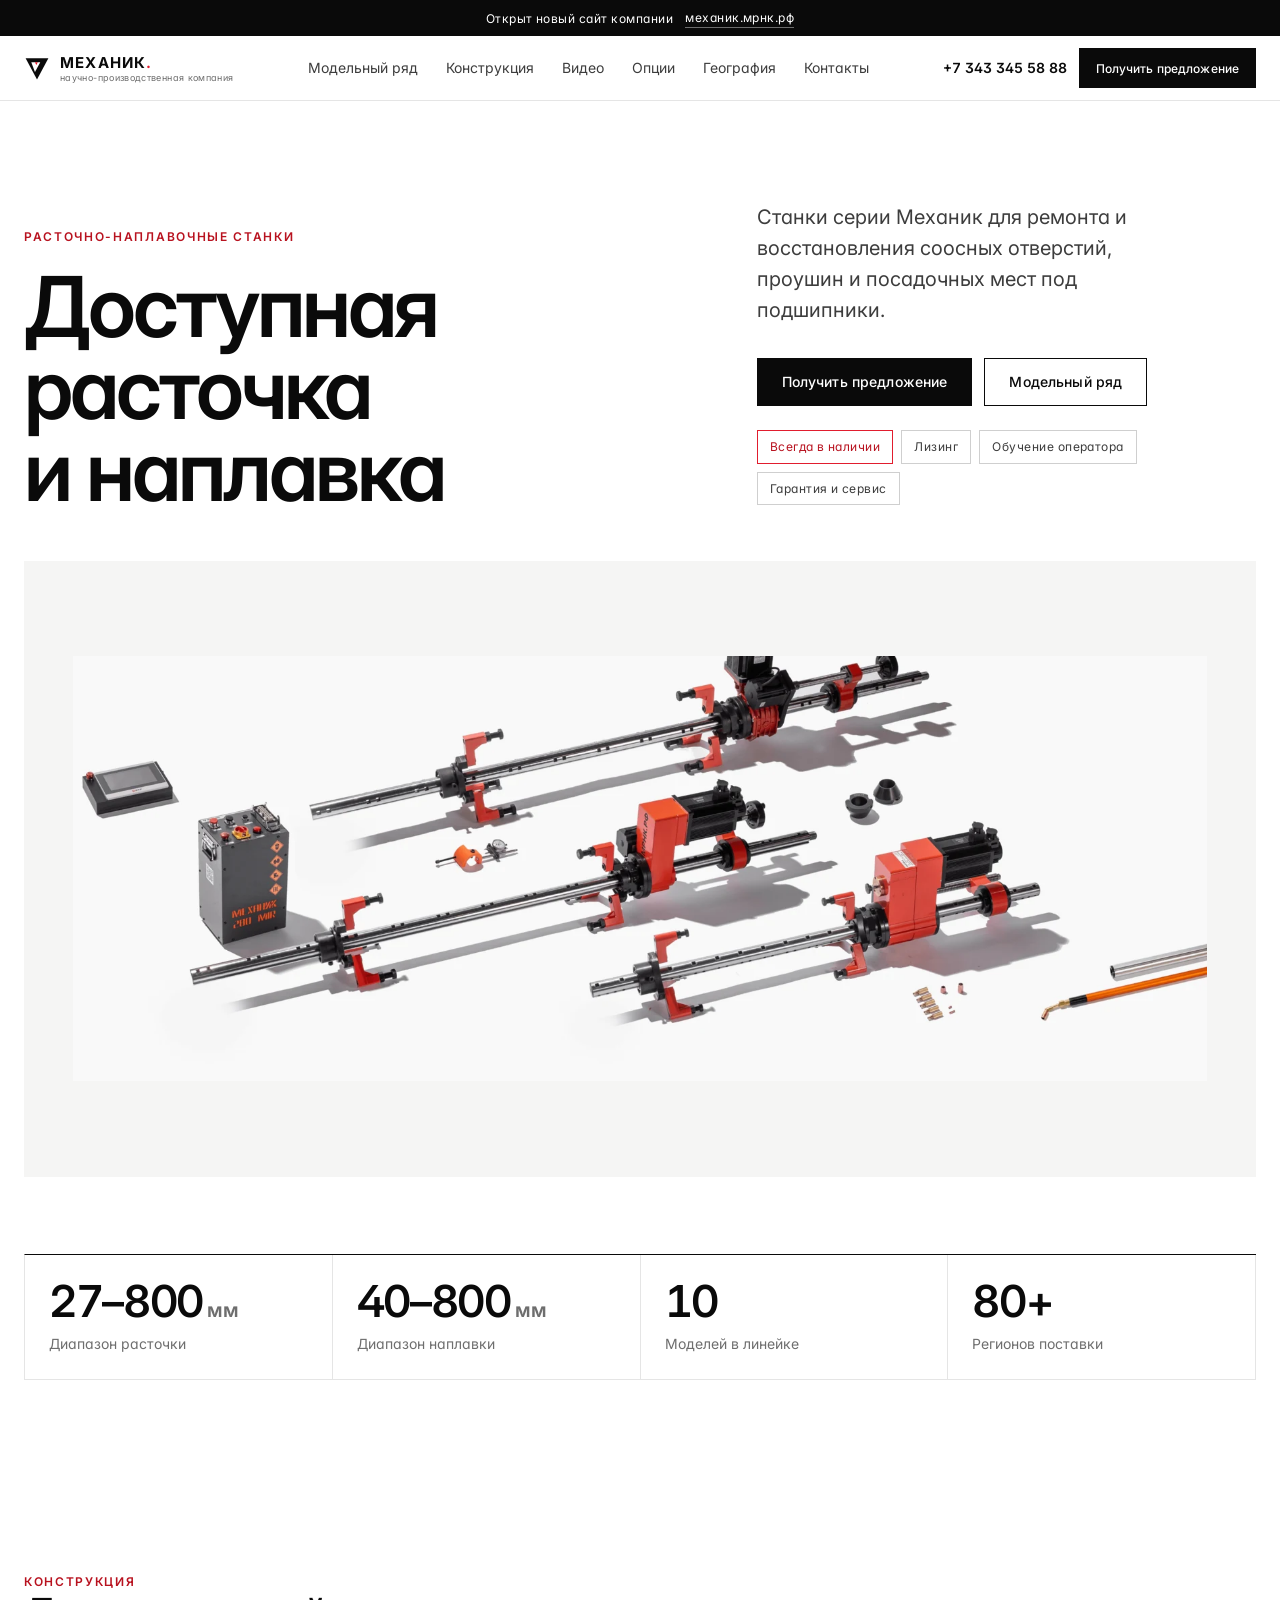
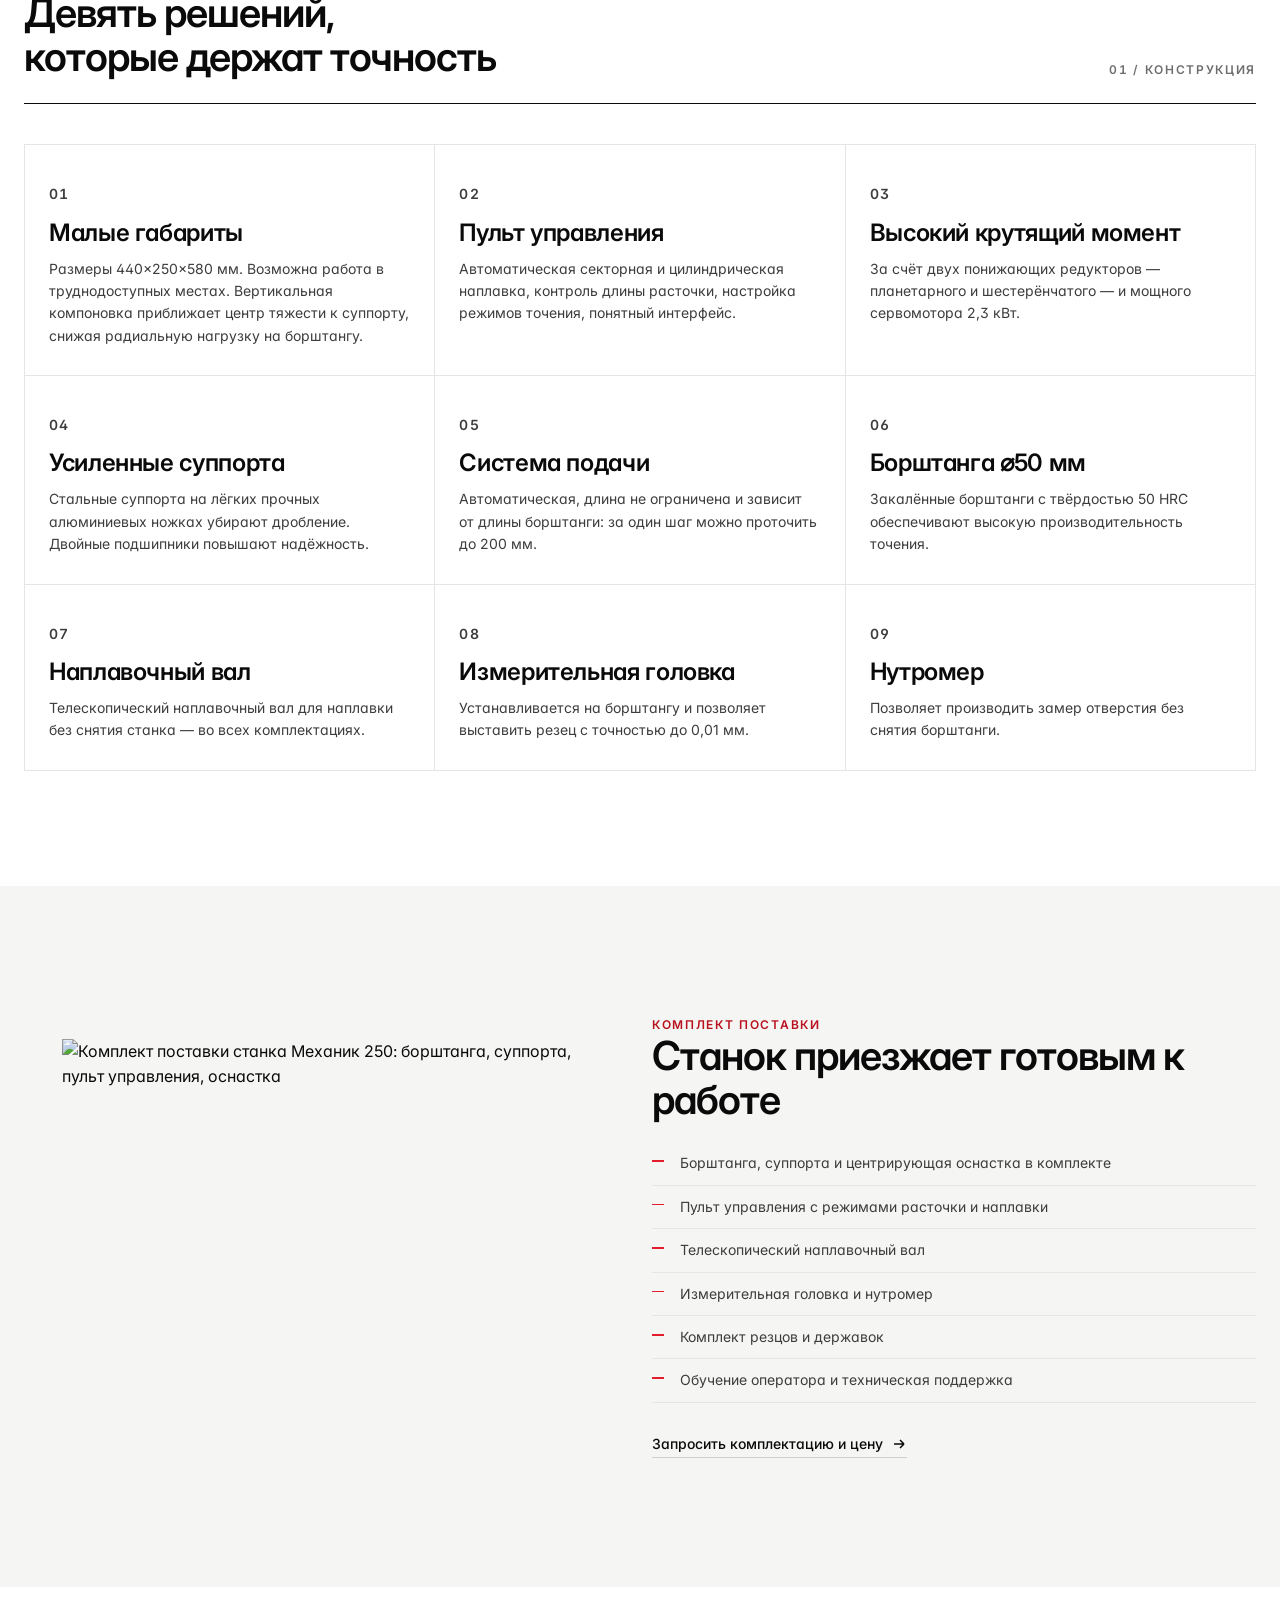
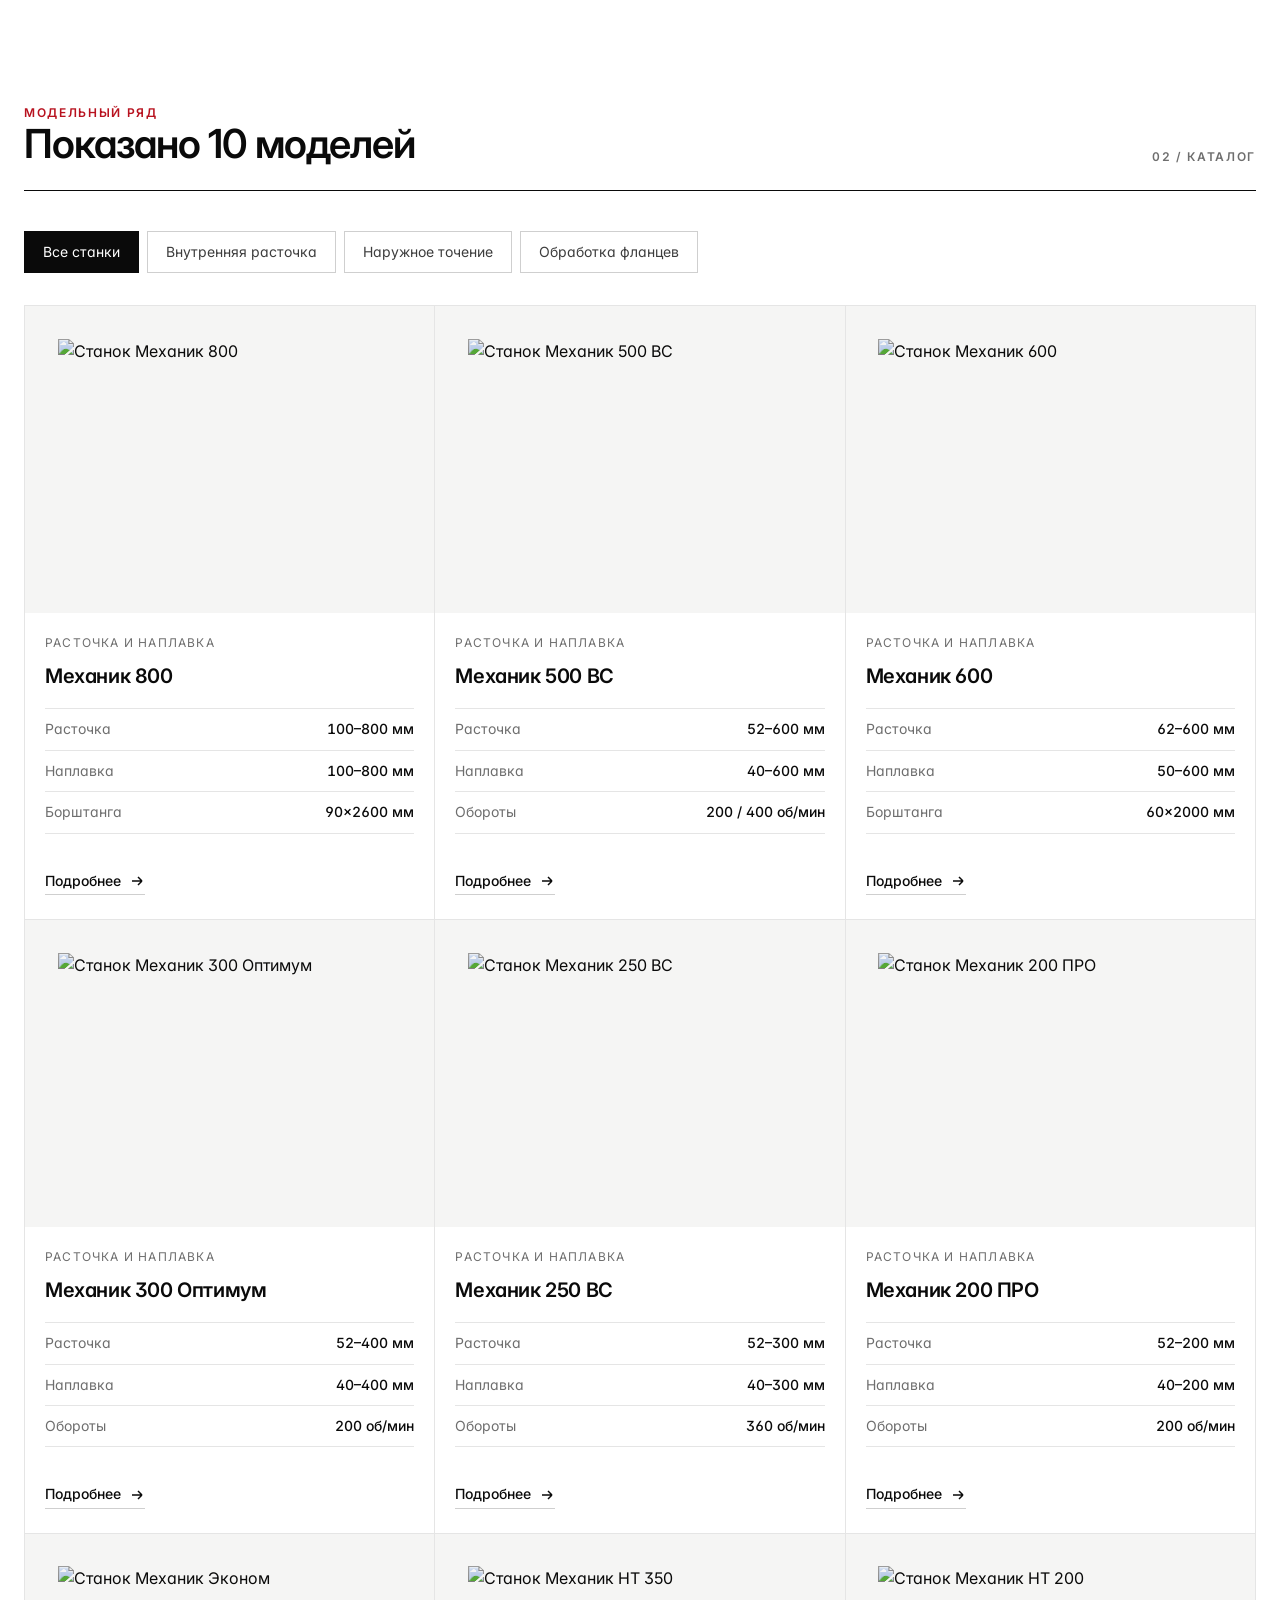
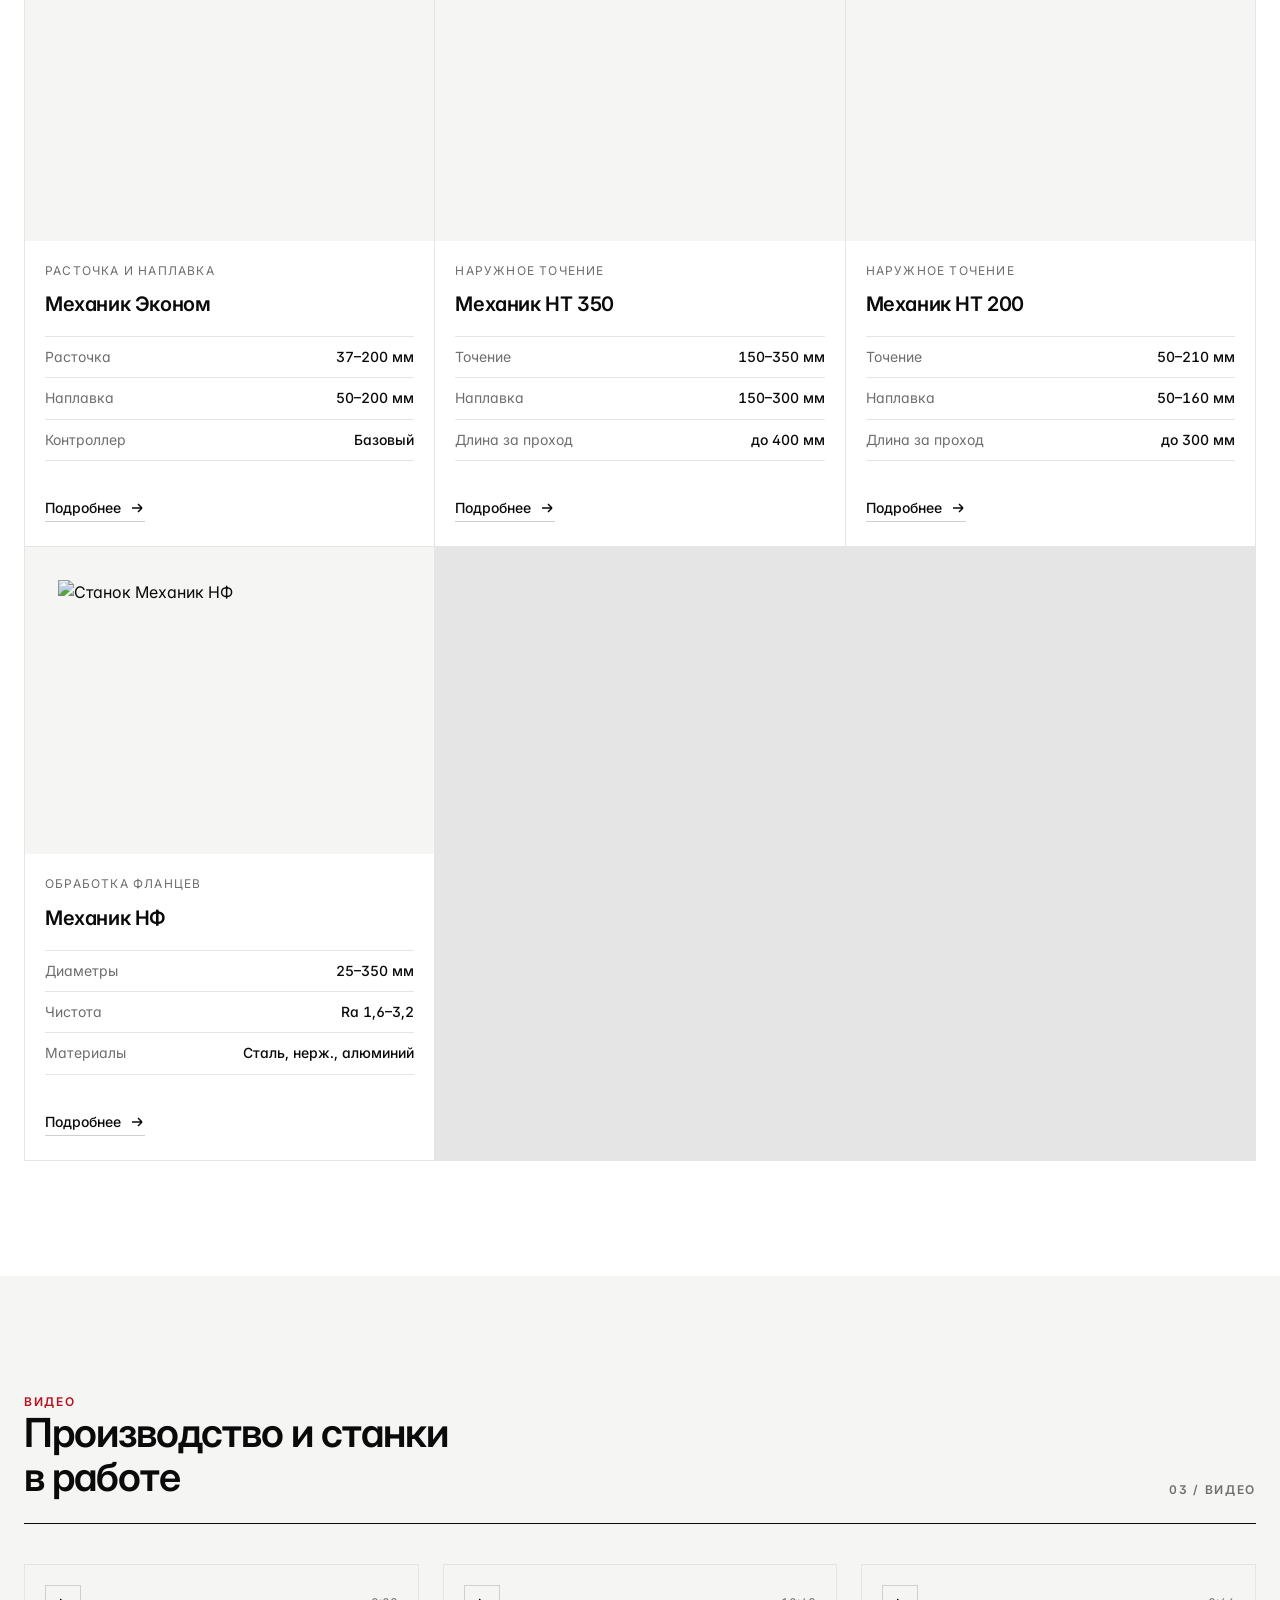
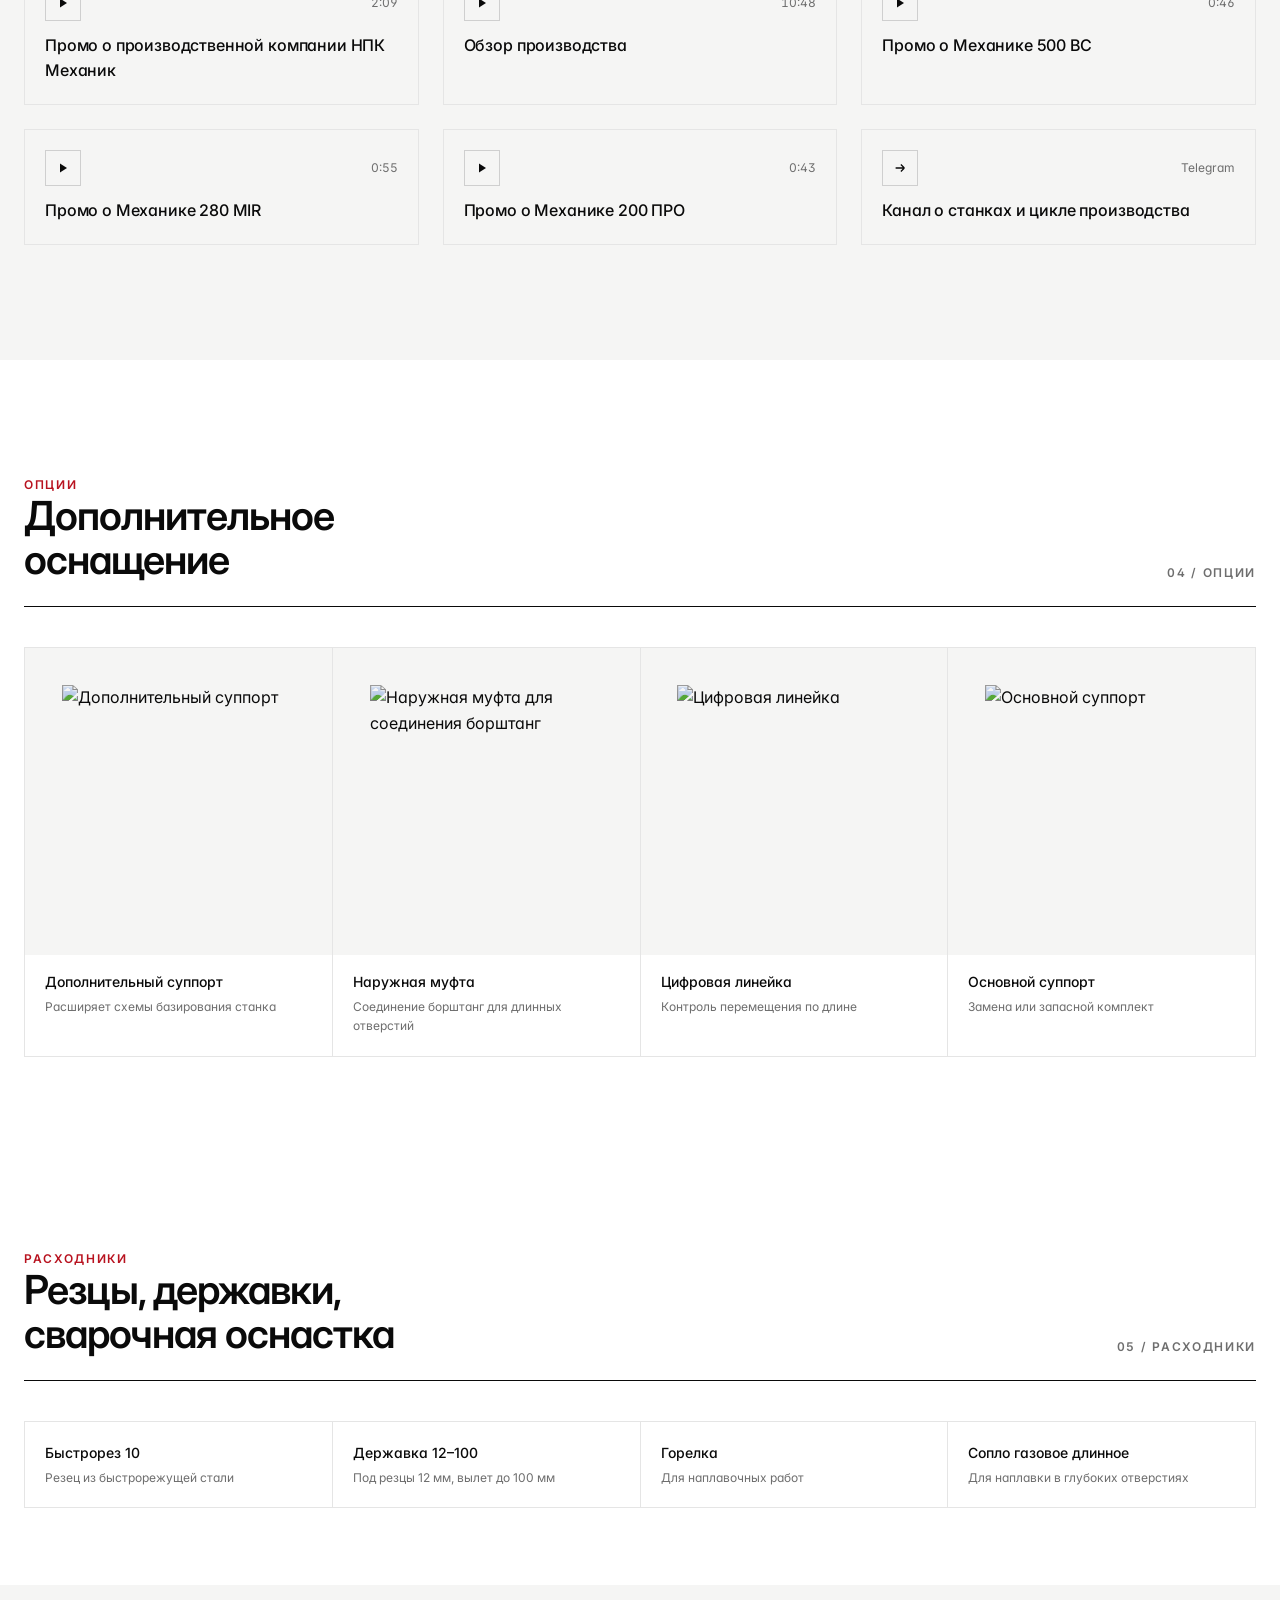
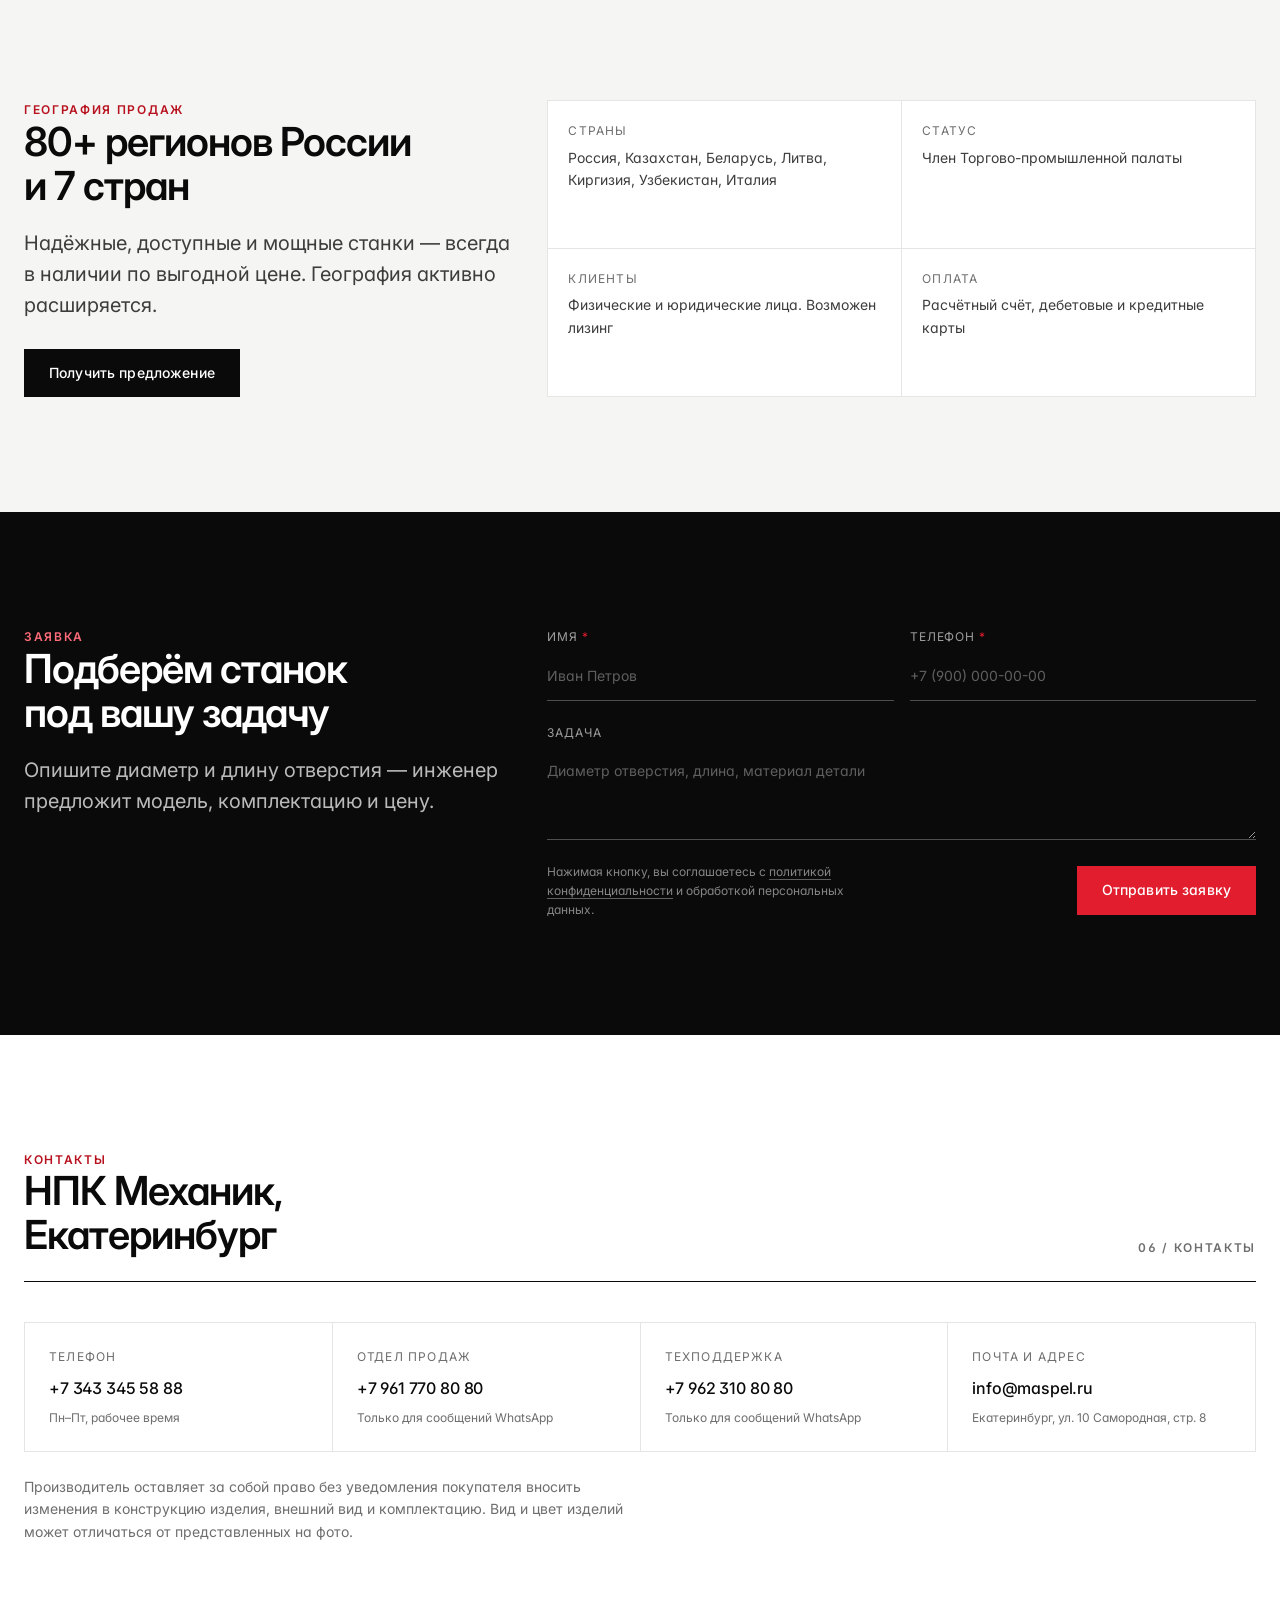
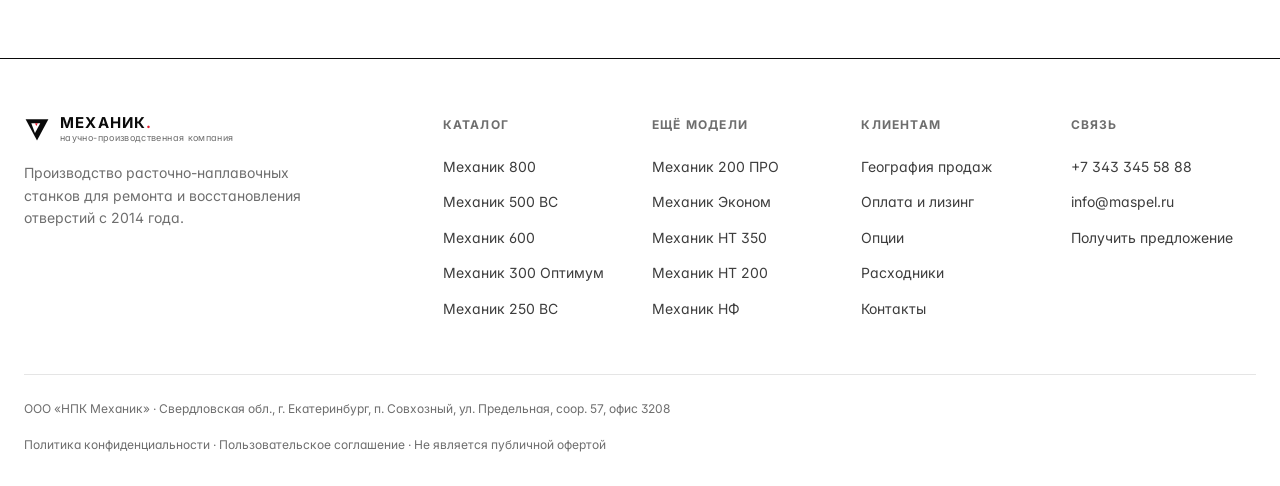
==== commit beb62340: "Use own hero photo" ====
--- a/index.html
+++ b/index.html
@@ -121,9 +121,13 @@
       </div>
 
       <figure class="hero__media" data-reveal data-reveal-delay="200">
-        <img src="https://static.tildacdn.com/tild6265-3332-4262-b534-373733636338/500_.jpg"
-             alt="Расточно-наплавочный станок Механик 500 ВС в полной комплектации с борштангой, суппортами и оснасткой"
-             width="1200" height="600" fetchpriority="high">
+        <picture>
+          <source type="image/webp" media="(max-width: 640px)" srcset="assets/img/hero-900.webp">
+          <source type="image/webp" srcset="assets/img/hero.webp">
+          <img src="assets/img/hero.jpg"
+               alt="Линейка расточно-наплавочных станков Механик с борштангами, суппортами, пультом управления и оснасткой"
+               width="1680" height="630" fetchpriority="high">
+        </picture>
       </figure>
     </div>
   </section>
--- a/assets/css/style.css
+++ b/assets/css/style.css
@@ -0,0 +1,487 @@
+/* ==========================================================================
+   НПК Механик — Swiss Modernism 2.0
+   Design tokens · 12-column grid · 8px base unit · single accent
+   ========================================================================== */
+
+@import url('https://fonts.googleapis.com/css2?family=Inter:wght@400;500;600;700&display=swap');
+
+:root {
+  /* Ink */
+  --ink:        #0A0A0A;
+  --ink-2:      #3D3D3D;
+  --ink-3:      #6E6E6E;
+
+  /* Paper */
+  --paper:      #FFFFFF;
+  --paper-2:    #F5F5F4;
+  --paper-3:    #EDEDEB;
+
+  /* Lines */
+  --line:       #E5E5E5;
+  --line-2:     #CFCFCF;
+
+  /* Single accent */
+  --accent:     #E11D2E;
+  --accent-ink: #B8121F; /* accent used as small text on white — 5.4:1 */
+  --accent-bg:  #FEF2F3;
+
+  /* Grid */
+  --unit:       8px;
+  --gutter:     24px;
+  --max:        1320px;
+
+  /* Type scale */
+  --t-display:  clamp(2.5rem, 7vw, 5.25rem);
+  --t-h1:       clamp(2rem, 5vw, 3.5rem);
+  --t-h2:       clamp(1.5rem, 3.2vw, 2.5rem);
+  --t-h3:       clamp(1.125rem, 2vw, 1.5rem);
+  --t-body:     1rem;
+  --t-sm:       0.875rem;
+  --t-xs:       0.75rem;
+
+  --dur:        200ms;
+  --ease:       cubic-bezier(0.2, 0, 0, 1);
+  --header-h:   64px;
+}
+
+/* ---------- Reset ---------- */
+*, *::before, *::after { box-sizing: border-box; }
+html { -webkit-text-size-adjust: 100%; scroll-behavior: smooth; overflow-x: hidden; }
+body {
+  margin: 0;
+  font-family: Inter, -apple-system, BlinkMacSystemFont, 'Segoe UI', Helvetica, Arial, sans-serif;
+  font-size: var(--t-body);
+  line-height: 1.6;
+  color: var(--ink);
+  background: var(--paper);
+  font-feature-settings: 'cv11', 'ss01';
+  -webkit-font-smoothing: antialiased;
+  overflow-x: hidden;
+}
+img, svg, video { display: block; max-width: 100%; height: auto; }
+a { color: inherit; text-decoration: none; }
+button { font: inherit; cursor: pointer; }
+h1, h2, h3, h4, p, figure, ul, ol { margin: 0; }
+ul, ol { padding: 0; list-style: none; }
+
+:focus-visible {
+  outline: 2px solid var(--accent);
+  outline-offset: 3px;
+}
+
+.sr-only {
+  position: absolute; width: 1px; height: 1px; padding: 0; margin: -1px;
+  overflow: hidden; clip: rect(0 0 0 0); white-space: nowrap; border: 0;
+}
+.skip-link {
+  position: absolute; left: 0; top: -60px; z-index: 200;
+  background: var(--ink); color: #fff; padding: 12px 20px;
+  transition: top var(--dur) var(--ease);
+}
+.skip-link:focus { top: 0; }
+
+/* ---------- Layout ---------- */
+.wrap {
+  width: 100%;
+  max-width: var(--max);
+  margin-inline: auto;
+  padding-inline: var(--gutter);
+}
+.grid12 {
+  display: grid;
+  grid-template-columns: repeat(12, minmax(0, 1fr));
+  gap: var(--gutter);
+}
+.section { padding-block: clamp(56px, 9vw, 128px); }
+.section--tight { padding-block: clamp(40px, 6vw, 80px); }
+.section--paper2 { background: var(--paper-2); }
+.rule { height: 1px; background: var(--line); border: 0; margin: 0; }
+
+/* ---------- Type ---------- */
+.eyebrow {
+  font-size: var(--t-xs);
+  font-weight: 600;
+  letter-spacing: 0.14em;
+  text-transform: uppercase;
+  color: var(--accent-ink);
+}
+.eyebrow--muted { color: var(--ink-3); }
+
+.display {
+  font-size: var(--t-display);
+  line-height: 0.98;
+  letter-spacing: -0.035em;
+  font-weight: 600;
+}
+.h1 { font-size: var(--t-h1); line-height: 1.05; letter-spacing: -0.03em; font-weight: 600; }
+.h2 { font-size: var(--t-h2); line-height: 1.1;  letter-spacing: -0.025em; font-weight: 600; }
+.h3 { font-size: var(--t-h3); line-height: 1.25; letter-spacing: -0.015em; font-weight: 600; }
+.lead { font-size: clamp(1rem, 1.6vw, 1.25rem); line-height: 1.55; color: var(--ink-2); }
+.muted { color: var(--ink-3); }
+.small { font-size: var(--t-sm); }
+.nums { font-variant-numeric: tabular-nums; }
+
+.section-head {
+  display: flex; flex-wrap: wrap; align-items: end; justify-content: space-between;
+  gap: 16px; padding-bottom: 24px; margin-bottom: 40px;
+  border-bottom: 1px solid var(--ink);
+}
+.section-head .idx {
+  font-size: var(--t-xs); font-weight: 600; letter-spacing: 0.14em; color: var(--ink-3);
+  font-variant-numeric: tabular-nums;
+}
+
+/* ---------- Buttons ---------- */
+.btn {
+  display: inline-flex; align-items: center; justify-content: center; gap: 8px;
+  min-height: 48px; padding: 12px 24px;
+  font-size: var(--t-sm); font-weight: 500; letter-spacing: 0.01em;
+  border: 1px solid var(--ink); border-radius: 0;
+  background: var(--ink); color: #fff;
+  transition: background var(--dur) var(--ease), color var(--dur) var(--ease),
+              border-color var(--dur) var(--ease);
+}
+.btn:hover { background: var(--accent); border-color: var(--accent); }
+.btn--ghost { background: transparent; color: var(--ink); }
+.btn--ghost:hover { background: var(--ink); color: #fff; }
+.btn--accent { background: var(--accent); border-color: var(--accent); }
+.btn--accent:hover { background: var(--ink); border-color: var(--ink); }
+.btn--sm { min-height: 40px; padding: 8px 16px; font-size: var(--t-xs); }
+.btn--block { width: 100%; }
+
+.link-arrow {
+  display: inline-flex; align-items: center; gap: 8px;
+  font-size: var(--t-sm); font-weight: 500;
+  border-bottom: 1px solid var(--line-2); padding-bottom: 2px;
+  transition: border-color var(--dur) var(--ease), color var(--dur) var(--ease);
+}
+.link-arrow:hover { color: var(--accent-ink); border-color: var(--accent); }
+.link-arrow svg { transition: transform var(--dur) var(--ease); }
+.link-arrow:hover svg { transform: translateX(4px); }
+
+/* ---------- Header ---------- */
+.header {
+  position: sticky; top: 0; z-index: 100;
+  background: rgba(255, 255, 255, 0.92);
+  backdrop-filter: saturate(180%) blur(12px);
+  border-bottom: 1px solid var(--line);
+}
+.header__inner {
+  display: flex; align-items: center; justify-content: space-between;
+  gap: 24px; min-height: var(--header-h);
+}
+.logo { display: flex; align-items: center; gap: 10px; flex-shrink: 0; }
+.logo__mark { width: 26px; height: 26px; }
+.logo__text { display: flex; flex-direction: column; line-height: 1; }
+.logo__name {
+  font-size: 15px; font-weight: 700; letter-spacing: 0.08em; text-transform: uppercase;
+}
+.logo__name span { color: var(--accent); }
+.logo__sub { font-size: 9px; letter-spacing: 0.04em; color: var(--ink-3); margin-top: 3px; }
+
+.nav { display: flex; align-items: center; gap: 28px; }
+.nav a {
+  font-size: var(--t-sm); color: var(--ink-2); position: relative; padding-block: 4px;
+  transition: color var(--dur) var(--ease);
+}
+.nav a::after {
+  content: ''; position: absolute; left: 0; bottom: 0; width: 0; height: 1px;
+  background: var(--accent); transition: width var(--dur) var(--ease);
+}
+.nav a:hover, .nav a[aria-current='page'] { color: var(--ink); }
+.nav a:hover::after, .nav a[aria-current='page']::after { width: 100%; }
+
+.header__actions { display: flex; align-items: center; gap: 12px; }
+.phone {
+  font-size: var(--t-sm); font-weight: 600; white-space: nowrap;
+  font-variant-numeric: tabular-nums;
+}
+.burger {
+  display: none; width: 48px; height: 48px; align-items: center; justify-content: center;
+  background: none; border: 1px solid var(--line); margin-right: -8px;
+}
+.burger span {
+  display: block; width: 20px; height: 1.5px; background: var(--ink); position: relative;
+  transition: background 120ms var(--ease);
+}
+.burger span::before, .burger span::after {
+  content: ''; position: absolute; left: 0; width: 20px; height: 1.5px; background: var(--ink);
+  transition: transform var(--dur) var(--ease), top var(--dur) var(--ease);
+}
+.burger span::before { top: -6px; }
+.burger span::after  { top: 6px; }
+.burger[aria-expanded='true'] span { background: transparent; }
+.burger[aria-expanded='true'] span::before { top: 0; transform: rotate(45deg); }
+.burger[aria-expanded='true'] span::after  { top: 0; transform: rotate(-45deg); }
+
+.mobile-nav {
+  position: fixed; inset: var(--header-h) 0 0; z-index: 99;
+  background: var(--paper); border-top: 1px solid var(--line);
+  padding: 24px var(--gutter) 40px;
+  overflow-y: auto; overscroll-behavior: contain;
+  transform: translateY(-8px); opacity: 0; pointer-events: none;
+  transition: opacity 180ms var(--ease), transform 180ms var(--ease);
+}
+.mobile-nav[data-open='true'] { transform: none; opacity: 1; pointer-events: auto; }
+.mobile-nav a {
+  display: block; padding: 14px 0; font-size: 1.25rem; font-weight: 500;
+  letter-spacing: -0.02em; border-bottom: 1px solid var(--line);
+}
+.mobile-nav .btn { margin-top: 24px; }
+.mobile-nav__meta { margin-top: 24px; font-size: var(--t-sm); color: var(--ink-3); }
+
+/* ---------- Ticker ---------- */
+.notice {
+  background: var(--ink); color: #fff; font-size: var(--t-xs);
+  letter-spacing: 0.04em; padding: 8px 0;
+}
+.notice .wrap { display: flex; align-items: center; justify-content: center; gap: 12px; flex-wrap: wrap; text-align: center; }
+.notice a { border-bottom: 1px solid rgba(255,255,255,.4); }
+.notice a:hover { border-color: var(--accent); color: #fff; }
+
+/* ---------- Hero ---------- */
+.hero { padding-top: clamp(40px, 6vw, 80px); padding-bottom: 0; }
+.hero__grid { align-items: end; }
+.hero__copy { grid-column: span 7; }
+.hero__aside { grid-column: span 5; padding-bottom: 8px; }
+.hero .display { margin-top: 20px; }
+.hero .lead { margin-top: 24px; max-width: 34ch; }
+.hero__cta { display: flex; flex-wrap: wrap; gap: 12px; margin-top: 32px; }
+.hero__media {
+  margin-top: 48px; background: var(--paper-2); position: relative;
+  aspect-ratio: 16 / 8; display: grid; place-items: center; overflow: hidden;
+}
+.hero__media img { width: 100%; height: 100%; object-fit: contain; padding: 4%; }
+.hero__tags { display: flex; flex-wrap: wrap; gap: 8px; margin-top: 24px; }
+.tag {
+  font-size: var(--t-xs); letter-spacing: 0.04em; padding: 6px 12px;
+  border: 1px solid var(--line-2); color: var(--ink-2); white-space: nowrap;
+}
+.tag--accent { border-color: var(--accent); color: var(--accent-ink); }
+
+/* ---------- Stats strip ---------- */
+.stats {
+  display: grid; grid-template-columns: repeat(4, minmax(0, 1fr));
+  border-top: 1px solid var(--ink); border-left: 1px solid var(--line);
+}
+.stat { border-right: 1px solid var(--line); border-bottom: 1px solid var(--line); padding: 24px; }
+.stat__v {
+  font-size: clamp(1.75rem, 3.6vw, 2.75rem); font-weight: 600; letter-spacing: -0.03em;
+  line-height: 1; font-variant-numeric: tabular-nums;
+}
+.stat__v em { font-style: normal; font-size: 0.45em; color: var(--ink-3); letter-spacing: 0; margin-left: 4px; }
+.stat__l { font-size: var(--t-sm); color: var(--ink-3); margin-top: 10px; }
+
+/* ---------- Features ---------- */
+.features { display: grid; grid-template-columns: repeat(3, minmax(0, 1fr)); gap: 1px; background: var(--line); border: 1px solid var(--line); }
+.feature { background: var(--paper); padding: 28px 24px; transition: background var(--dur) var(--ease); }
+.feature:hover { background: var(--paper-2); }
+.feature__n {
+  font-size: var(--t-xs); font-weight: 600; color: var(--accent-ink);
+  font-variant-numeric: tabular-nums; letter-spacing: 0.1em;
+}
+.feature h3 { margin-top: 12px; }
+.feature p { margin-top: 10px; font-size: var(--t-sm); color: var(--ink-2); }
+
+/* ---------- Model catalogue ---------- */
+.filters { display: flex; flex-wrap: wrap; gap: 8px; margin-bottom: 32px; }
+.filter {
+  background: none; border: 1px solid var(--line-2); color: var(--ink-2);
+  padding: 9px 18px; font-size: var(--t-sm); min-height: 42px;
+  transition: all var(--dur) var(--ease);
+}
+.filter:hover { border-color: var(--ink); color: var(--ink); }
+.filter[aria-pressed='true'] { background: var(--ink); border-color: var(--ink); color: #fff; }
+
+.models { display: grid; grid-template-columns: repeat(3, minmax(0, 1fr)); gap: 1px; background: var(--line); border: 1px solid var(--line); }
+.model {
+  background: var(--paper); display: flex; flex-direction: column;
+  transition: background var(--dur) var(--ease);
+}
+.model:hover { background: var(--paper-2); }
+.model[hidden] { display: none; }
+.model__media { aspect-ratio: 4 / 3; overflow: hidden; background: var(--paper-2); }
+.model__media img {
+  width: 100%; height: 100%; object-fit: contain; padding: 8%;
+  transition: transform 400ms var(--ease); mix-blend-mode: multiply;
+}
+.model:hover .model__media img { transform: scale(1.04); }
+.model__body { padding: 20px 20px 24px; display: flex; flex-direction: column; flex: 1; }
+.model__kind { font-size: var(--t-xs); letter-spacing: 0.1em; text-transform: uppercase; color: var(--ink-3); }
+.model__name { margin-top: 8px; font-size: 1.25rem; font-weight: 600; letter-spacing: -0.02em; }
+.model__specs { margin-top: 16px; border-top: 1px solid var(--line); }
+.model__specs div {
+  display: flex; justify-content: space-between; gap: 12px;
+  padding: 9px 0; border-bottom: 1px solid var(--line);
+  font-size: var(--t-sm);
+}
+.model__specs dt, .model__specs .k { color: var(--ink-3); }
+.model__specs dd, .model__specs .v { margin: 0; font-weight: 500; font-variant-numeric: tabular-nums; text-align: right; }
+.model__foot { margin-top: auto; padding-top: 20px; display: flex; align-items: center; gap: 16px; }
+
+/* ---------- Split media block ---------- */
+.split { align-items: center; }
+.split__media { grid-column: span 6; background: var(--paper-2); aspect-ratio: 4 / 3; display: grid; place-items: center; }
+.split__media img { width: 100%; height: 100%; object-fit: contain; padding: 6%; mix-blend-mode: multiply; }
+.split__copy { grid-column: span 6; }
+.split__copy .h2 { margin-bottom: 20px; }
+.checklist li {
+  position: relative; padding-left: 28px; padding-block: 10px;
+  border-bottom: 1px solid var(--line); font-size: var(--t-sm); color: var(--ink-2);
+}
+.checklist li::before {
+  content: ''; position: absolute; left: 0; top: 18px; width: 12px; height: 1.5px; background: var(--accent);
+}
+
+/* ---------- Video ---------- */
+.videos { display: grid; grid-template-columns: repeat(3, minmax(0, 1fr)); gap: var(--gutter); }
+.video {
+  border: 1px solid var(--line); padding: 20px; display: flex; flex-direction: column;
+  gap: 12px; transition: border-color var(--dur) var(--ease), background var(--dur) var(--ease);
+}
+.video:hover { border-color: var(--ink); background: var(--paper-2); }
+.video__top { display: flex; align-items: center; justify-content: space-between; }
+.video__play {
+  width: 36px; height: 36px; border: 1px solid var(--line-2); display: grid; place-items: center;
+  transition: all var(--dur) var(--ease);
+}
+.video:hover .video__play { background: var(--accent); border-color: var(--accent); color: #fff; }
+.video__dur { font-size: var(--t-xs); color: var(--ink-3); font-variant-numeric: tabular-nums; }
+.video h3 { font-size: var(--t-body); font-weight: 500; letter-spacing: -0.01em; }
+
+/* ---------- Simple card grid (options / consumables) ---------- */
+.cards { display: grid; grid-template-columns: repeat(4, minmax(0, 1fr)); gap: 1px; background: var(--line); border: 1px solid var(--line); }
+.card { background: var(--paper); padding: 20px; transition: background var(--dur) var(--ease); }
+.card:hover { background: var(--paper-2); }
+.card__media { aspect-ratio: 1; background: var(--paper-2); margin: -20px -20px 16px; }
+.card__media img { width: 100%; height: 100%; object-fit: contain; padding: 12%; mix-blend-mode: multiply; }
+.card h3 { font-size: var(--t-sm); font-weight: 500; }
+.card p { font-size: var(--t-xs); color: var(--ink-3); margin-top: 4px; }
+
+/* ---------- Geography ---------- */
+.geo__copy { grid-column: span 5; }
+.geo__list { grid-column: span 7; display: grid; grid-template-columns: repeat(2, minmax(0, 1fr)); gap: 1px; background: var(--line); border: 1px solid var(--line); }
+.geo__item { background: var(--paper); padding: 20px; }
+.geo__item .k { font-size: var(--t-xs); letter-spacing: 0.1em; text-transform: uppercase; color: var(--ink-3); }
+.geo__item .v { margin-top: 6px; font-size: var(--t-sm); color: var(--ink-2); }
+
+/* ---------- Form ---------- */
+.cta-block { background: var(--ink); color: #fff; }
+.cta-block .h2 { color: #fff; }
+.cta-block .lead { color: rgba(255,255,255,.72); }
+.cta-block .eyebrow { color: #FF6B78; }
+.cta__copy { grid-column: span 5; }
+.cta__form { grid-column: span 7; }
+
+.form { display: grid; grid-template-columns: repeat(2, minmax(0, 1fr)); gap: 16px; }
+.field { display: flex; flex-direction: column; gap: 6px; }
+.field--full { grid-column: 1 / -1; }
+.field label { font-size: var(--t-xs); letter-spacing: 0.08em; text-transform: uppercase; color: rgba(255,255,255,.6); }
+.field .req { color: var(--accent); }
+.field input, .field textarea, .field select {
+  font: inherit; font-size: var(--t-sm); color: #fff;
+  background: transparent; border: 0; border-bottom: 1px solid rgba(255,255,255,.28);
+  padding: 12px 0; min-height: 48px; border-radius: 0;
+  transition: border-color var(--dur) var(--ease);
+}
+.field textarea { resize: vertical; min-height: 88px; }
+.field select option { color: var(--ink); }
+.field input::placeholder, .field textarea::placeholder { color: rgba(255,255,255,.35); }
+.field input:focus, .field textarea:focus, .field select:focus {
+  outline: none; border-bottom-color: var(--accent);
+}
+.field input[aria-invalid='true'], .field textarea[aria-invalid='true'] { border-bottom-color: var(--accent); }
+.field .err { font-size: var(--t-xs); color: #FF8A94; min-height: 0; }
+.form__foot { grid-column: 1 / -1; display: flex; flex-wrap: wrap; align-items: center; gap: 16px; justify-content: space-between; }
+.form__note { font-size: var(--t-xs); color: rgba(255,255,255,.5); max-width: 42ch; }
+.form__note a { border-bottom: 1px solid rgba(255,255,255,.35); }
+.cta-block .btn { background: var(--accent); border-color: var(--accent); color: #fff; }
+.cta-block .btn:hover { background: #fff; border-color: #fff; color: var(--ink); }
+.form__ok {
+  grid-column: 1 / -1; border: 1px solid var(--accent); padding: 16px;
+  font-size: var(--t-sm); color: #fff;
+}
+
+/* ---------- Contacts ---------- */
+.contacts { display: grid; grid-template-columns: repeat(4, minmax(0, 1fr)); gap: 1px; background: var(--line); border: 1px solid var(--line); }
+.contact { background: var(--paper); padding: 24px; }
+.contact .k { font-size: var(--t-xs); letter-spacing: 0.1em; text-transform: uppercase; color: var(--ink-3); }
+.contact .v { margin-top: 10px; font-size: var(--t-body); font-weight: 500; letter-spacing: -0.01em; }
+.contact .v a:hover { color: var(--accent-ink); }
+.contact .n { margin-top: 6px; font-size: var(--t-xs); color: var(--ink-3); }
+
+/* ---------- Footer ---------- */
+.footer { border-top: 1px solid var(--ink); padding-block: 56px 32px; }
+.footer__grid { row-gap: 40px; }
+.footer__brand { grid-column: span 4; }
+.footer__col { grid-column: span 2; }
+.footer__col h4 { font-size: var(--t-xs); letter-spacing: 0.1em; text-transform: uppercase; color: var(--ink-3); margin-bottom: 14px; }
+.footer__col li { padding: 5px 0; }
+.footer__col a { font-size: var(--t-sm); color: var(--ink-2); transition: color var(--dur) var(--ease); }
+.footer__col a:hover { color: var(--accent-ink); }
+.footer__legal {
+  margin-top: 48px; padding-top: 24px; border-top: 1px solid var(--line);
+  display: flex; flex-wrap: wrap; gap: 16px; justify-content: space-between;
+  font-size: var(--t-xs); color: var(--ink-3);
+}
+.footer__legal a:hover { color: var(--ink); }
+
+/* ---------- Model detail page ---------- */
+.crumbs { display: flex; flex-wrap: wrap; gap: 8px; font-size: var(--t-xs); color: var(--ink-3); padding-top: 24px; }
+.crumbs a:hover { color: var(--accent-ink); }
+.spec-table { width: 100%; border-collapse: collapse; font-size: var(--t-sm); }
+.spec-table th, .spec-table td { text-align: left; padding: 14px 0; border-bottom: 1px solid var(--line); vertical-align: top; }
+.spec-table th { font-weight: 400; color: var(--ink-3); width: 52%; }
+.spec-table td { font-weight: 500; font-variant-numeric: tabular-nums; }
+
+/* ---------- Reveal ---------- */
+[data-reveal] { opacity: 0; transform: translateY(16px); }
+[data-reveal].is-in { opacity: 1; transform: none; transition: opacity 500ms var(--ease), transform 500ms var(--ease); }
+
+/* ---------- Responsive ---------- */
+@media (max-width: 1080px) {
+  .features, .models, .videos { grid-template-columns: repeat(2, minmax(0, 1fr)); }
+  .cards, .contacts { grid-template-columns: repeat(2, minmax(0, 1fr)); }
+  .hero__copy { grid-column: span 12; }
+  .hero__aside { grid-column: span 12; padding-bottom: 0; }
+  .split__media, .split__copy { grid-column: span 12; }
+  .geo__copy, .geo__list { grid-column: span 12; }
+  .cta__copy, .cta__form { grid-column: span 12; }
+  .footer__brand { grid-column: span 12; }
+  .footer__col { grid-column: span 4; }
+}
+
+@media (max-width: 860px) {
+  .nav, .header__actions .btn { display: none; }
+  .burger { display: flex; margin-right: -10px; }
+  .stats { grid-template-columns: repeat(2, minmax(0, 1fr)); }
+
+  /* Шапка не должна выходить за вьюпорт на узких экранах */
+  .header__inner { gap: 12px; }
+  .header__actions { gap: 8px; }
+  .logo { min-width: 0; flex-shrink: 1; }
+  .logo__sub { display: none; }
+  .logo__name { font-size: 14px; }
+}
+
+@media (max-width: 640px) {
+  :root { --gutter: 16px; }
+  .features, .models, .videos, .cards, .contacts, .geo__list { grid-template-columns: minmax(0, 1fr); }
+  .form { grid-template-columns: minmax(0, 1fr); }
+  .footer__col { grid-column: span 6; }
+  .phone { font-size: var(--t-xs); }
+  .hero__media { aspect-ratio: 4 / 3; }
+  .section-head { flex-direction: column; align-items: start; }
+  .btn { width: 100%; }
+  .hero__cta .btn { width: auto; flex: 1 1 auto; }
+}
+
+@media (prefers-reduced-motion: reduce) {
+  html { scroll-behavior: auto; }
+  *, *::before, *::after { animation-duration: 0.01ms !important; transition-duration: 0.01ms !important; }
+  [data-reveal] { opacity: 1; transform: none; }
+}
+
+@media print {
+  .header, .mobile-nav, .notice, .cta-block, .footer { display: none; }
+}
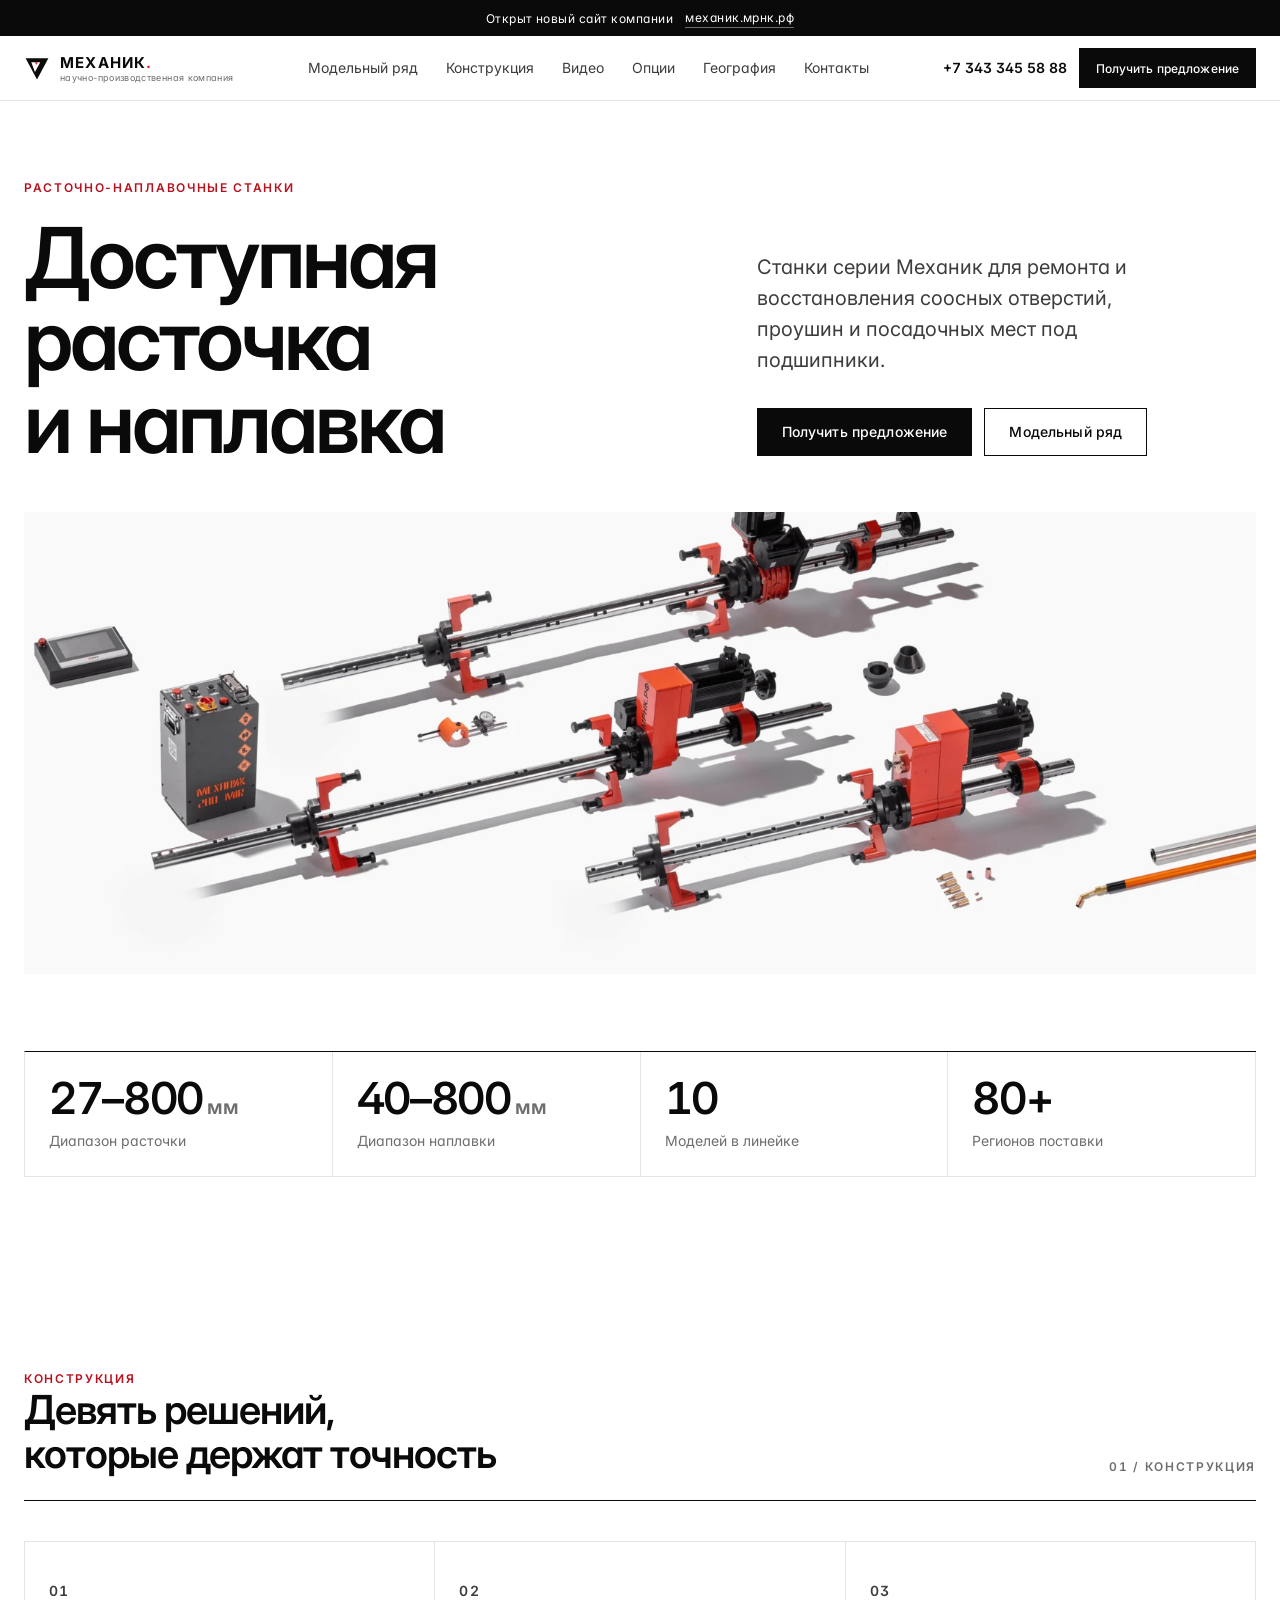
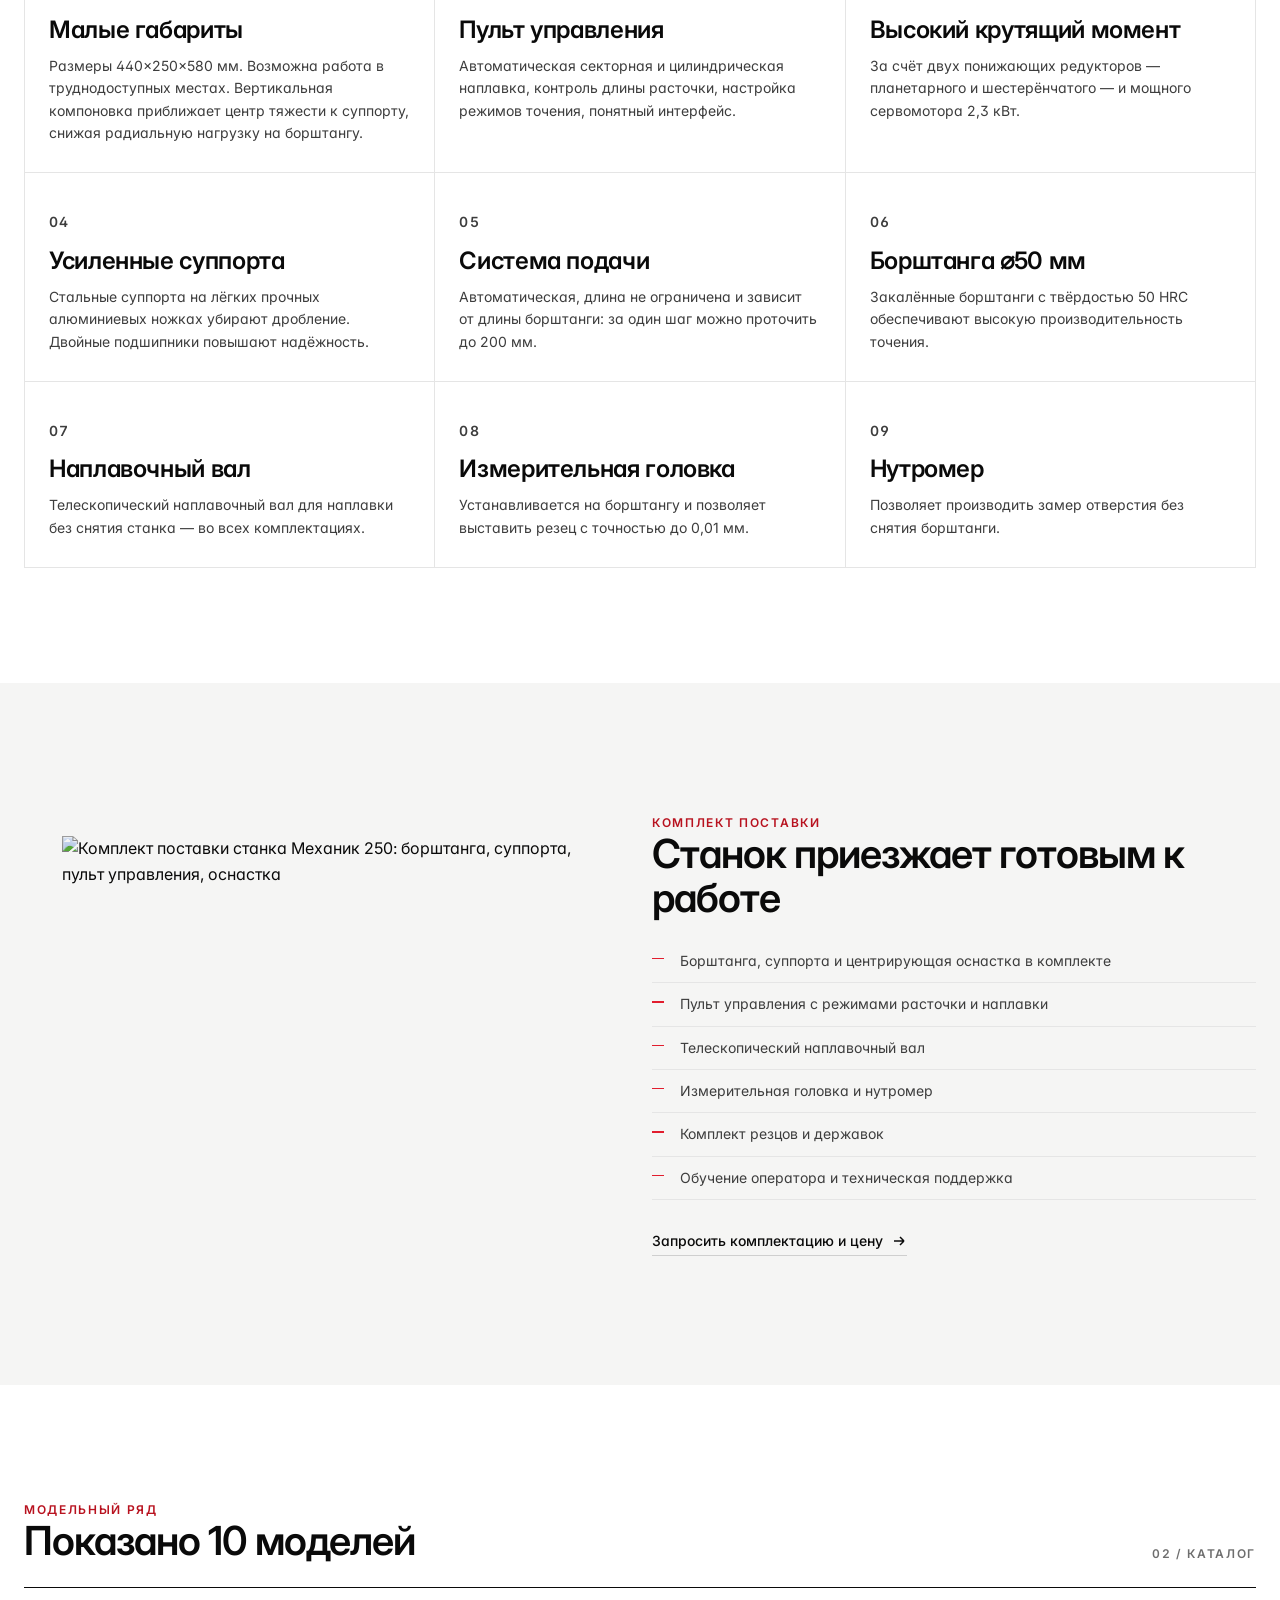
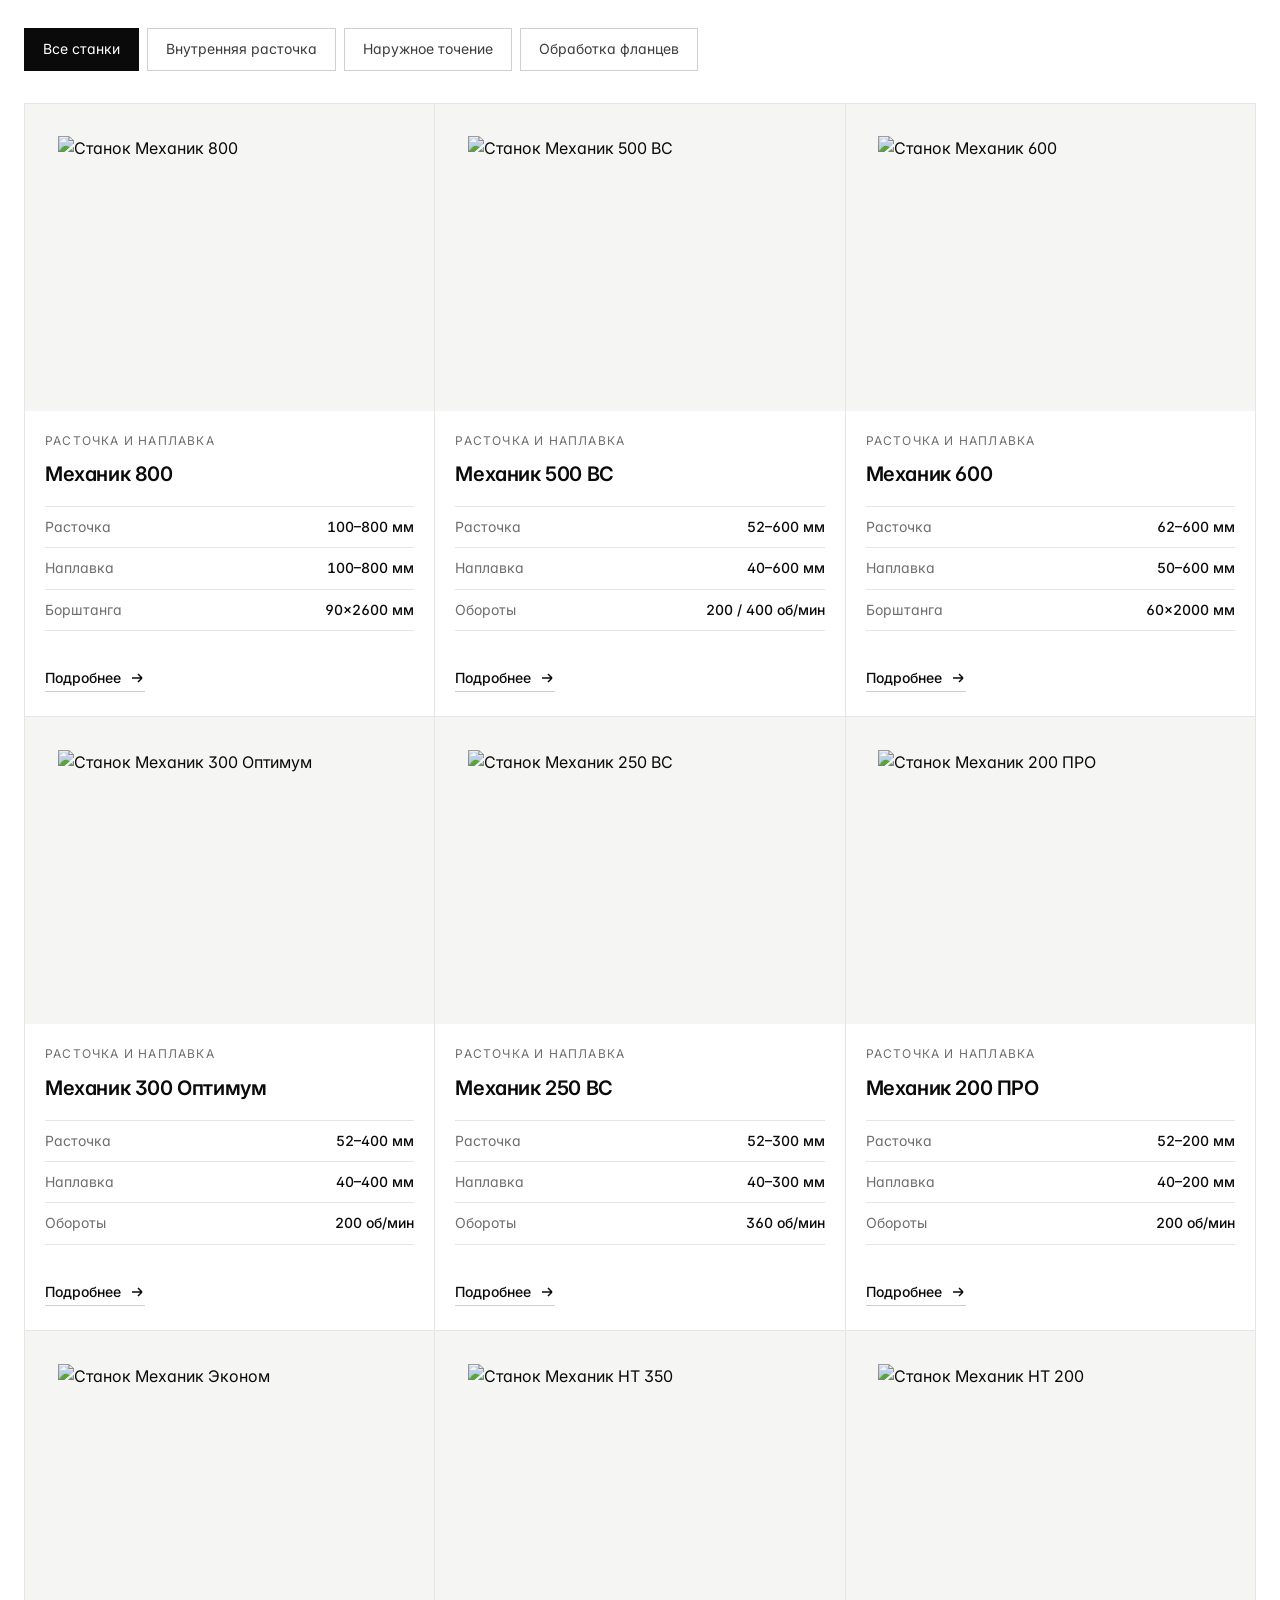
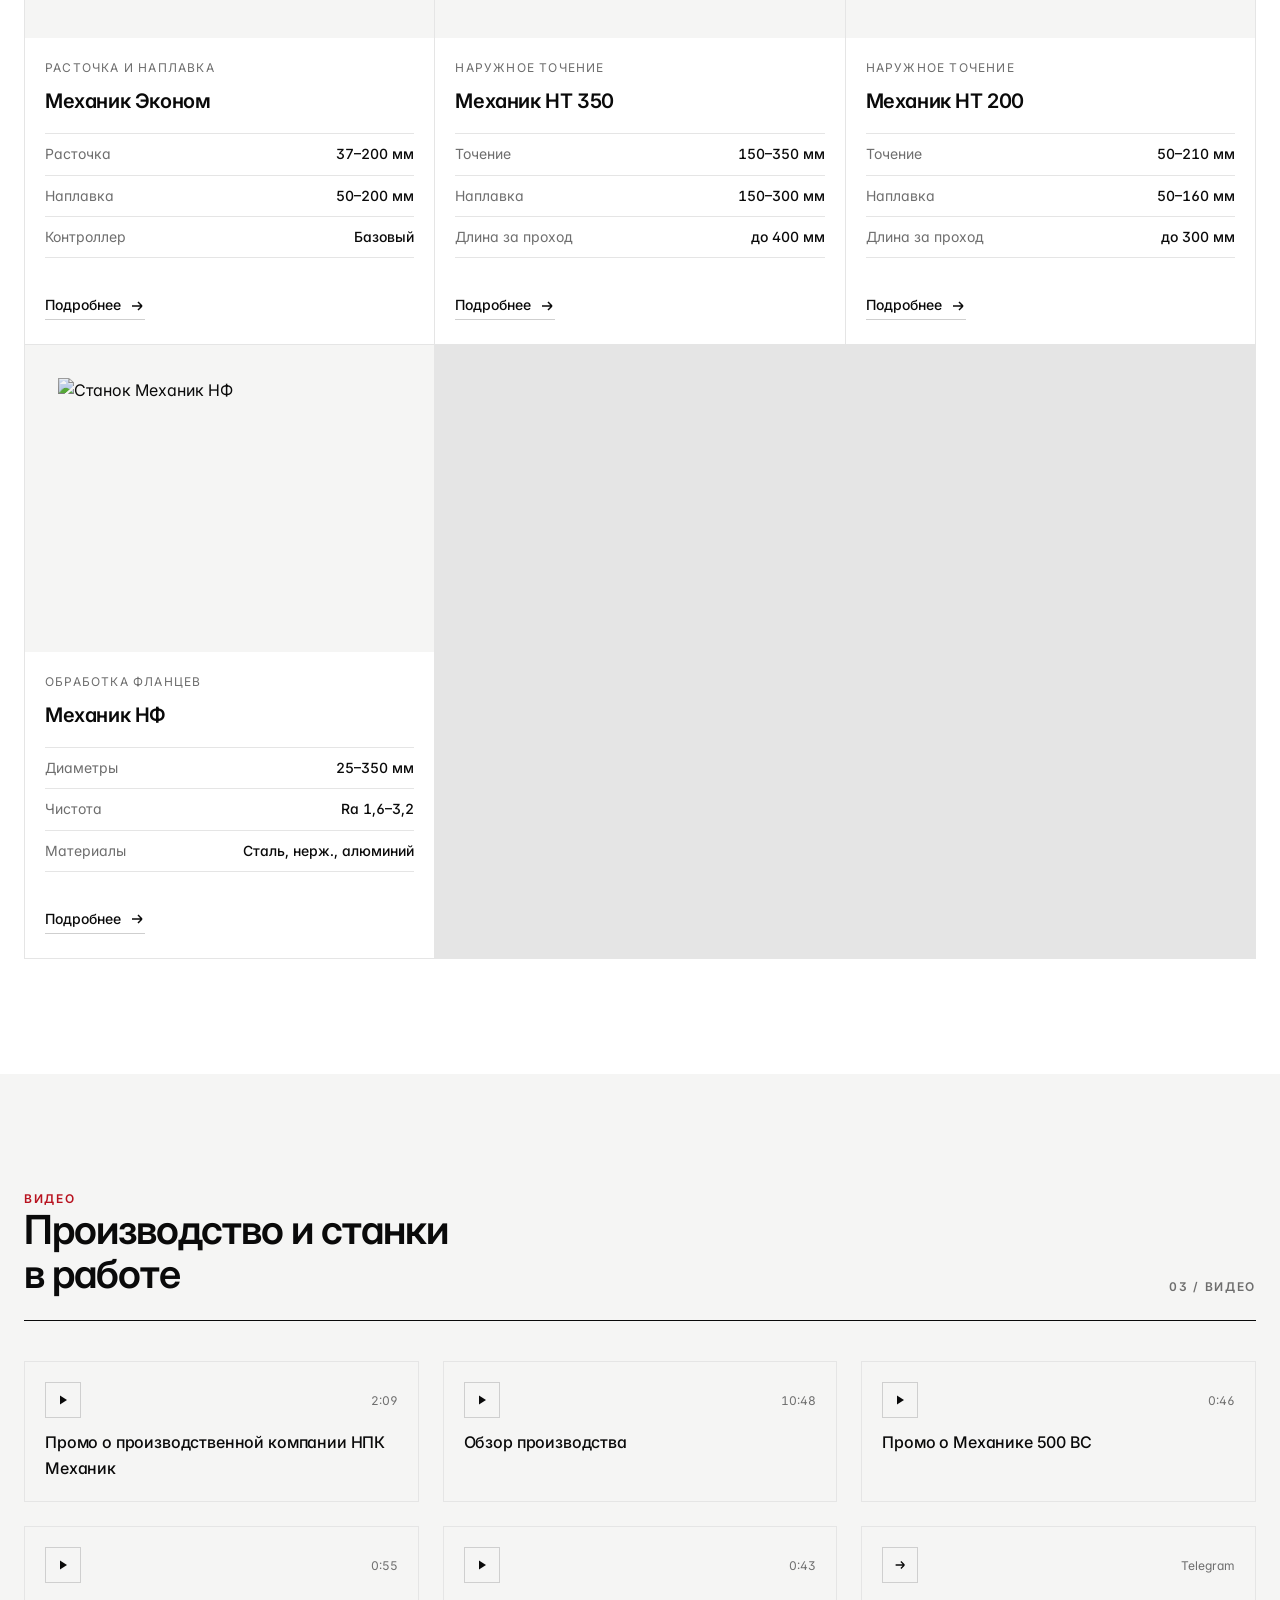
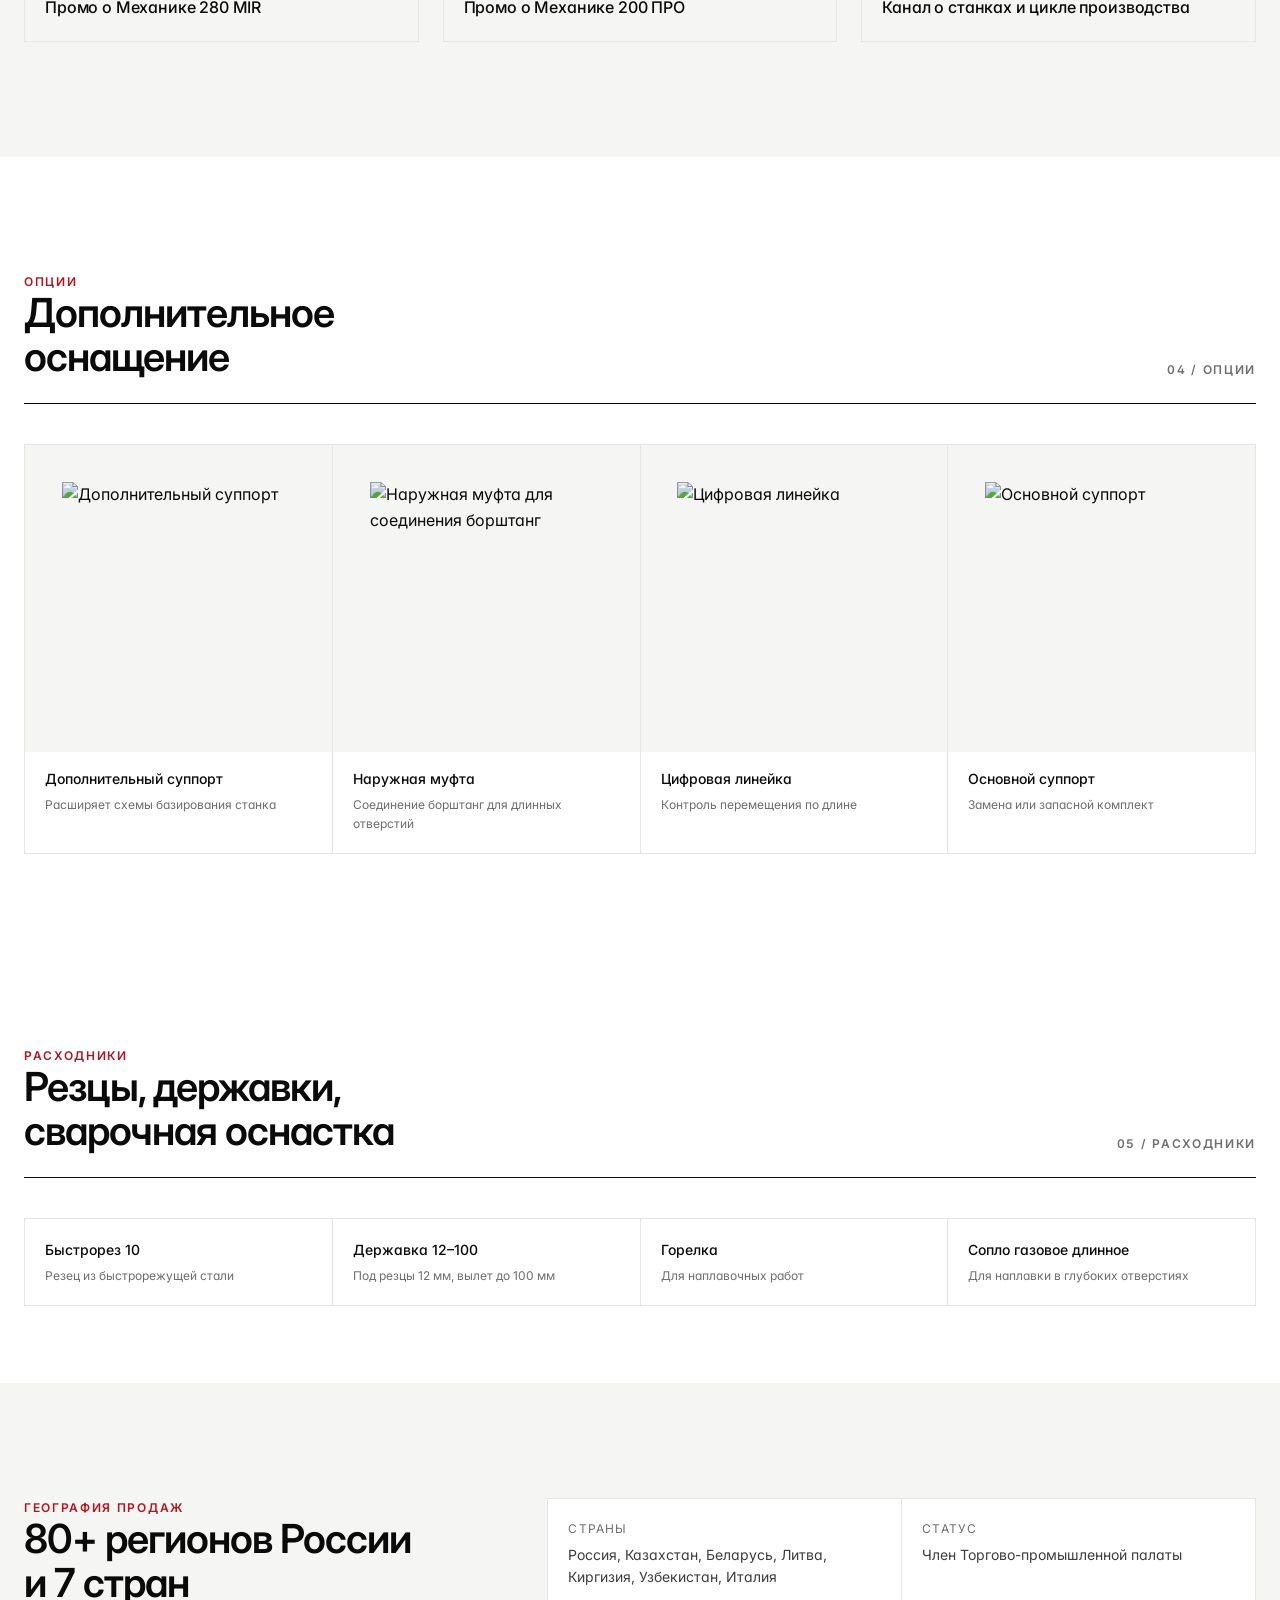
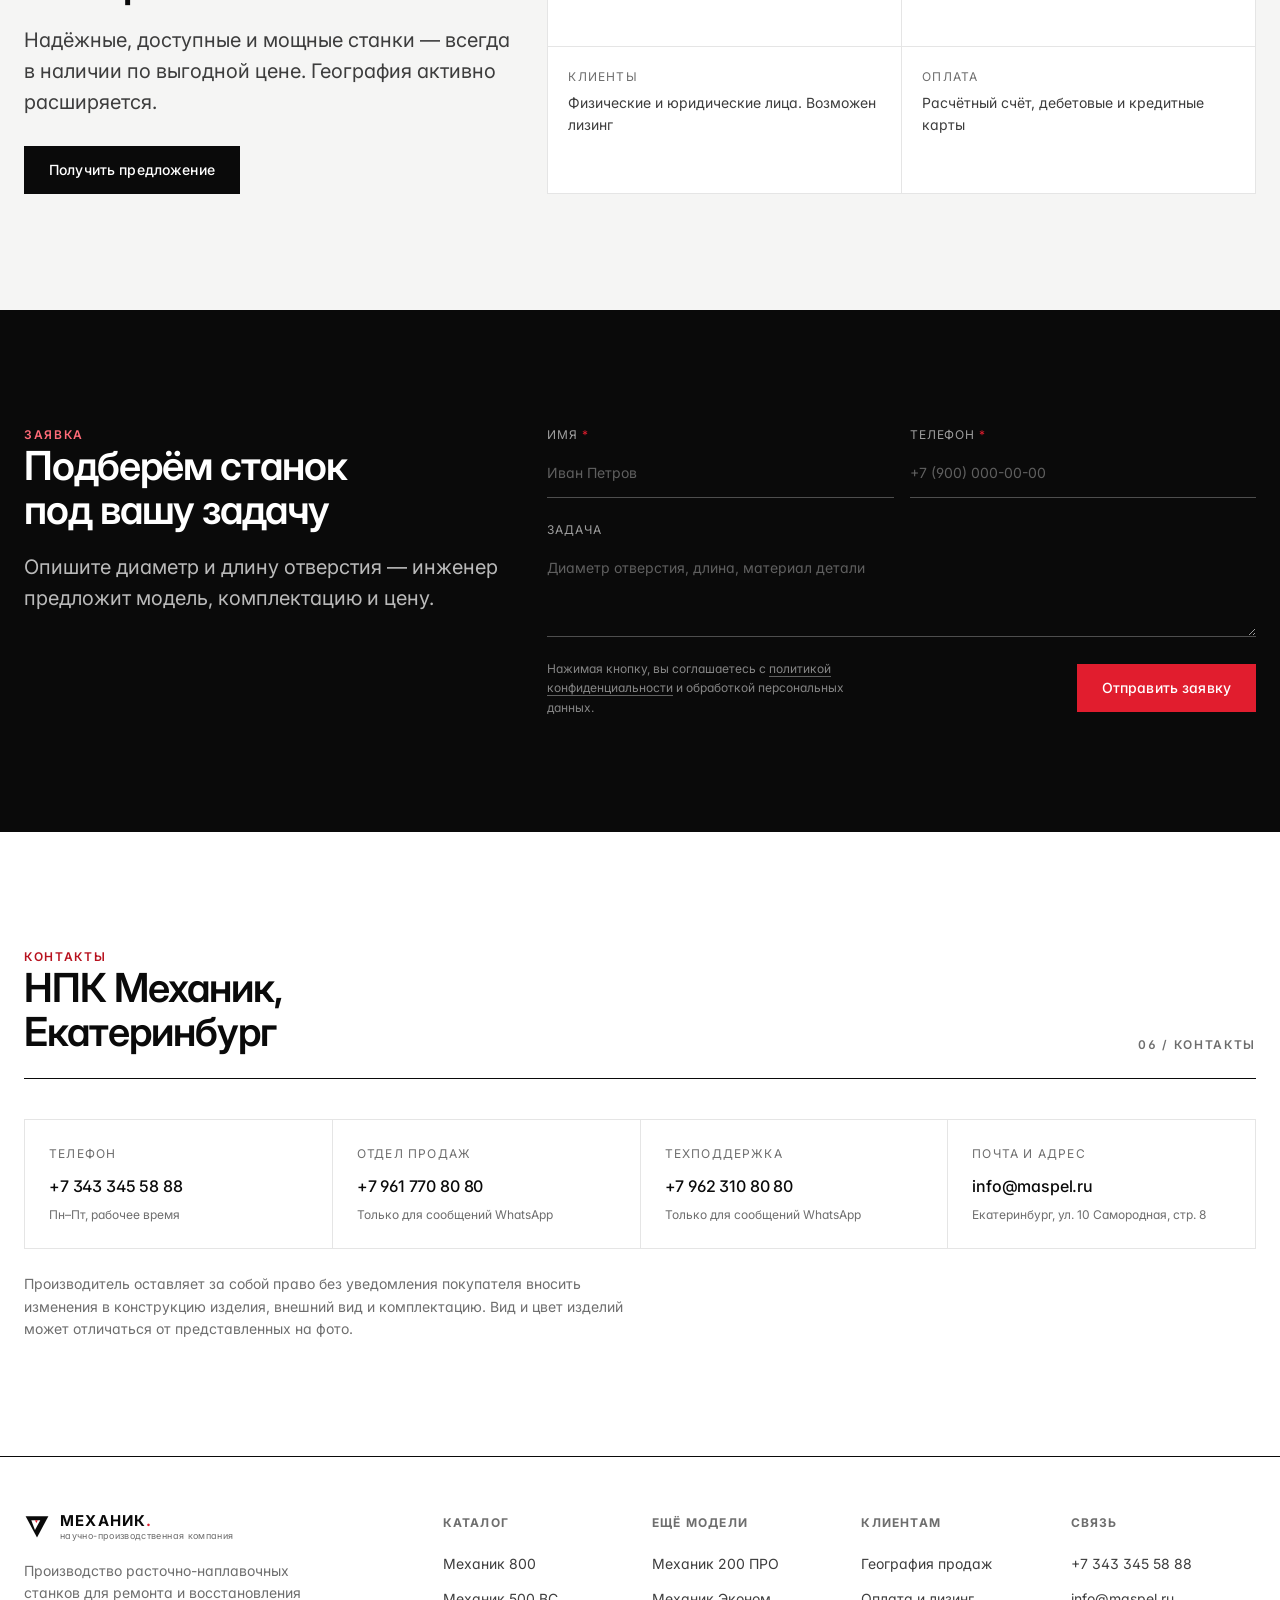
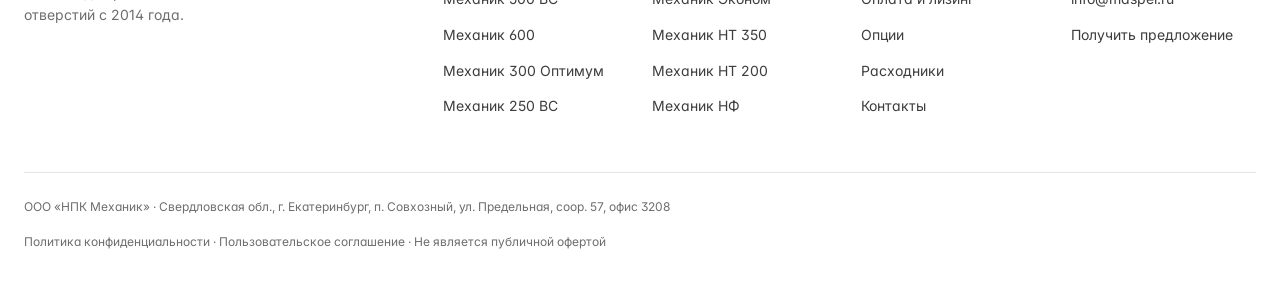
==== commit 6f9cbfa2: "Simplify hero: drop badge row" ====
--- a/index.html
+++ b/index.html
@@ -110,12 +110,6 @@
           <div class="hero__cta">
             <a class="btn" href="#request">Получить предложение</a>
             <a class="btn btn--ghost" href="#models">Модельный ряд</a>
-          </div>
-          <div class="hero__tags">
-            <span class="tag tag--accent">Всегда в наличии</span>
-            <span class="tag">Лизинг</span>
-            <span class="tag">Обучение оператора</span>
-            <span class="tag">Гарантия и сервис</span>
           </div>
         </div>
       </div>
--- a/assets/css/style.css
+++ b/assets/css/style.css
@@ -248,10 +248,11 @@
 .hero .lead { margin-top: 24px; max-width: 34ch; }
 .hero__cta { display: flex; flex-wrap: wrap; gap: 12px; margin-top: 32px; }
 .hero__media {
-  margin-top: 48px; background: var(--paper-2); position: relative;
-  aspect-ratio: 16 / 8; display: grid; place-items: center; overflow: hidden;
-}
-.hero__media img { width: 100%; height: 100%; object-fit: contain; padding: 4%; }
+  margin-top: 48px; background: #F9F9F9; position: relative;
+  aspect-ratio: 8 / 3; display: grid; place-items: center; overflow: hidden;
+}
+.hero__media picture { display: contents; }
+.hero__media img { width: 100%; height: 100%; object-fit: cover; object-position: center; }
 .hero__tags { display: flex; flex-wrap: wrap; gap: 8px; margin-top: 24px; }
 .tag {
   font-size: var(--t-xs); letter-spacing: 0.04em; padding: 6px 12px;
@@ -474,6 +475,7 @@
   .section-head { flex-direction: column; align-items: start; }
   .btn { width: 100%; }
   .hero__cta .btn { width: auto; flex: 1 1 auto; }
+  .hero__media { aspect-ratio: 3 / 2; margin-top: 32px; }
 }
 
 @media (prefers-reduced-motion: reduce) {
